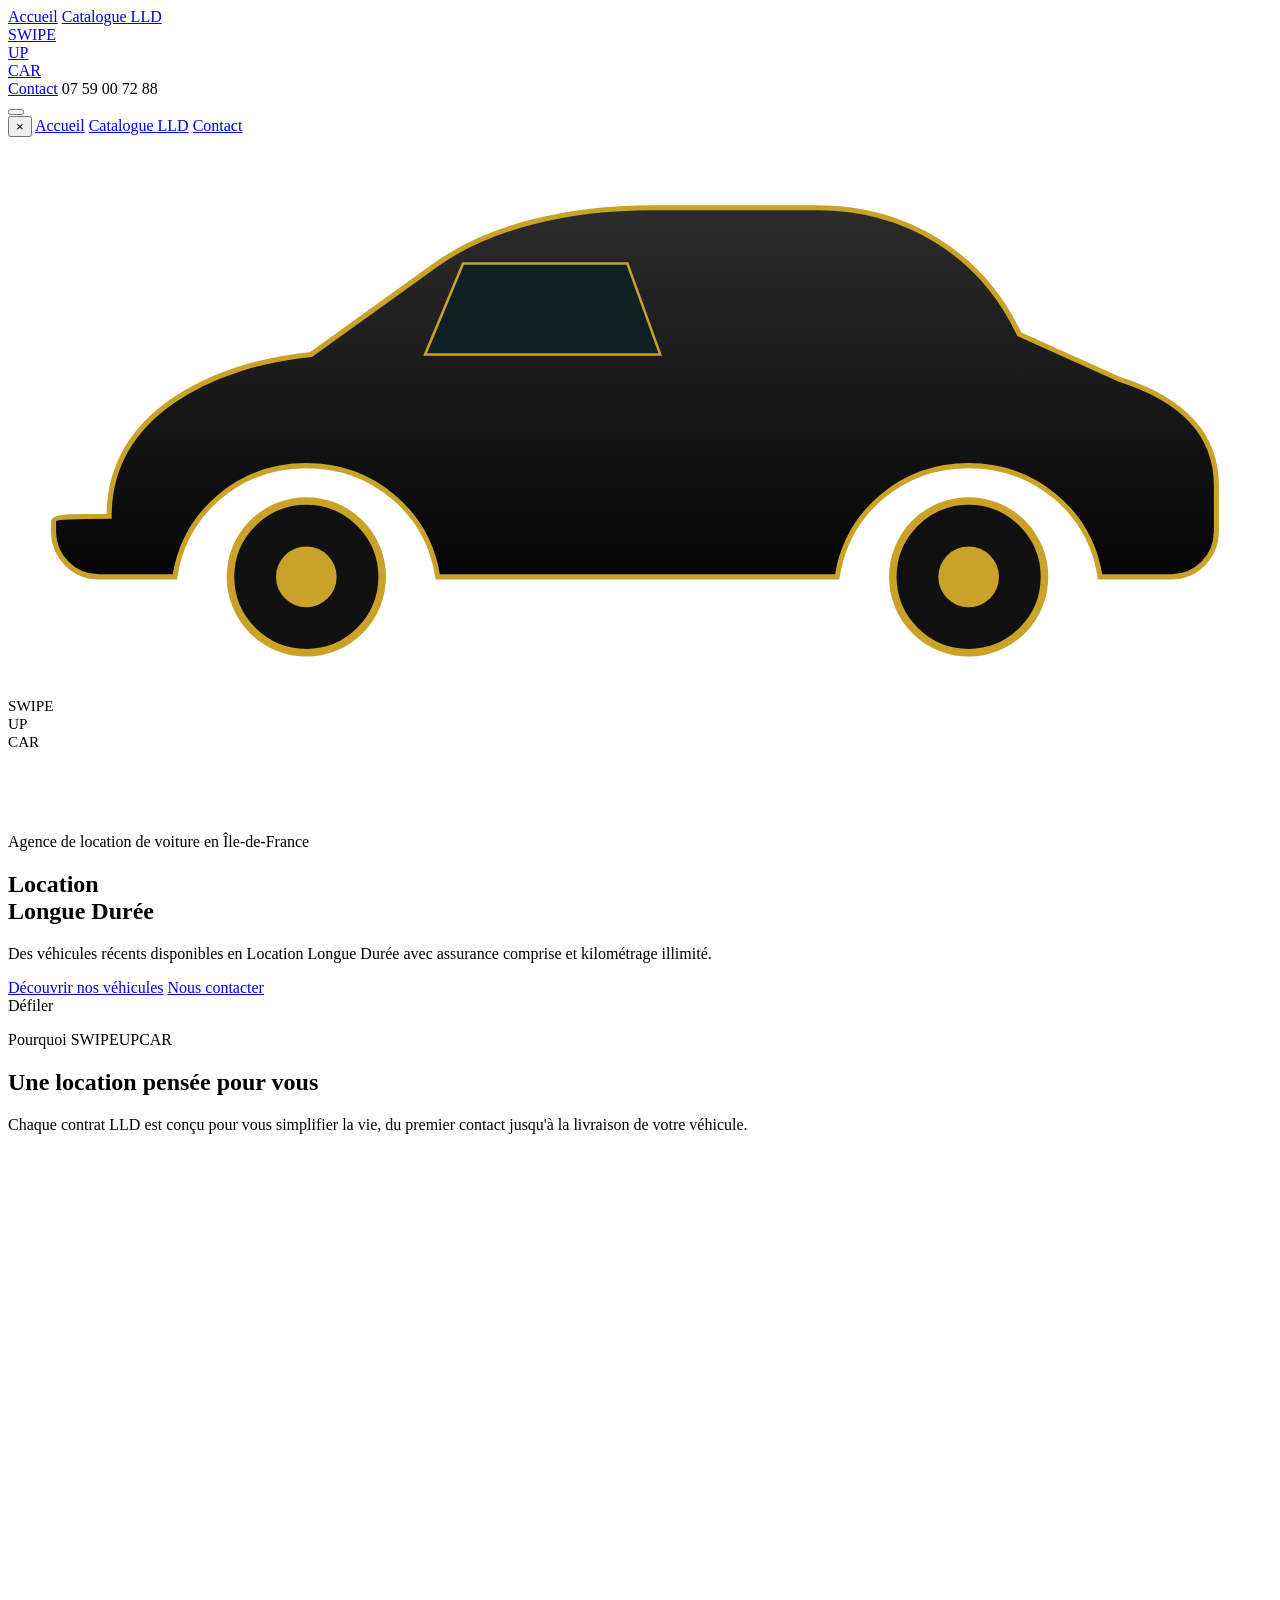
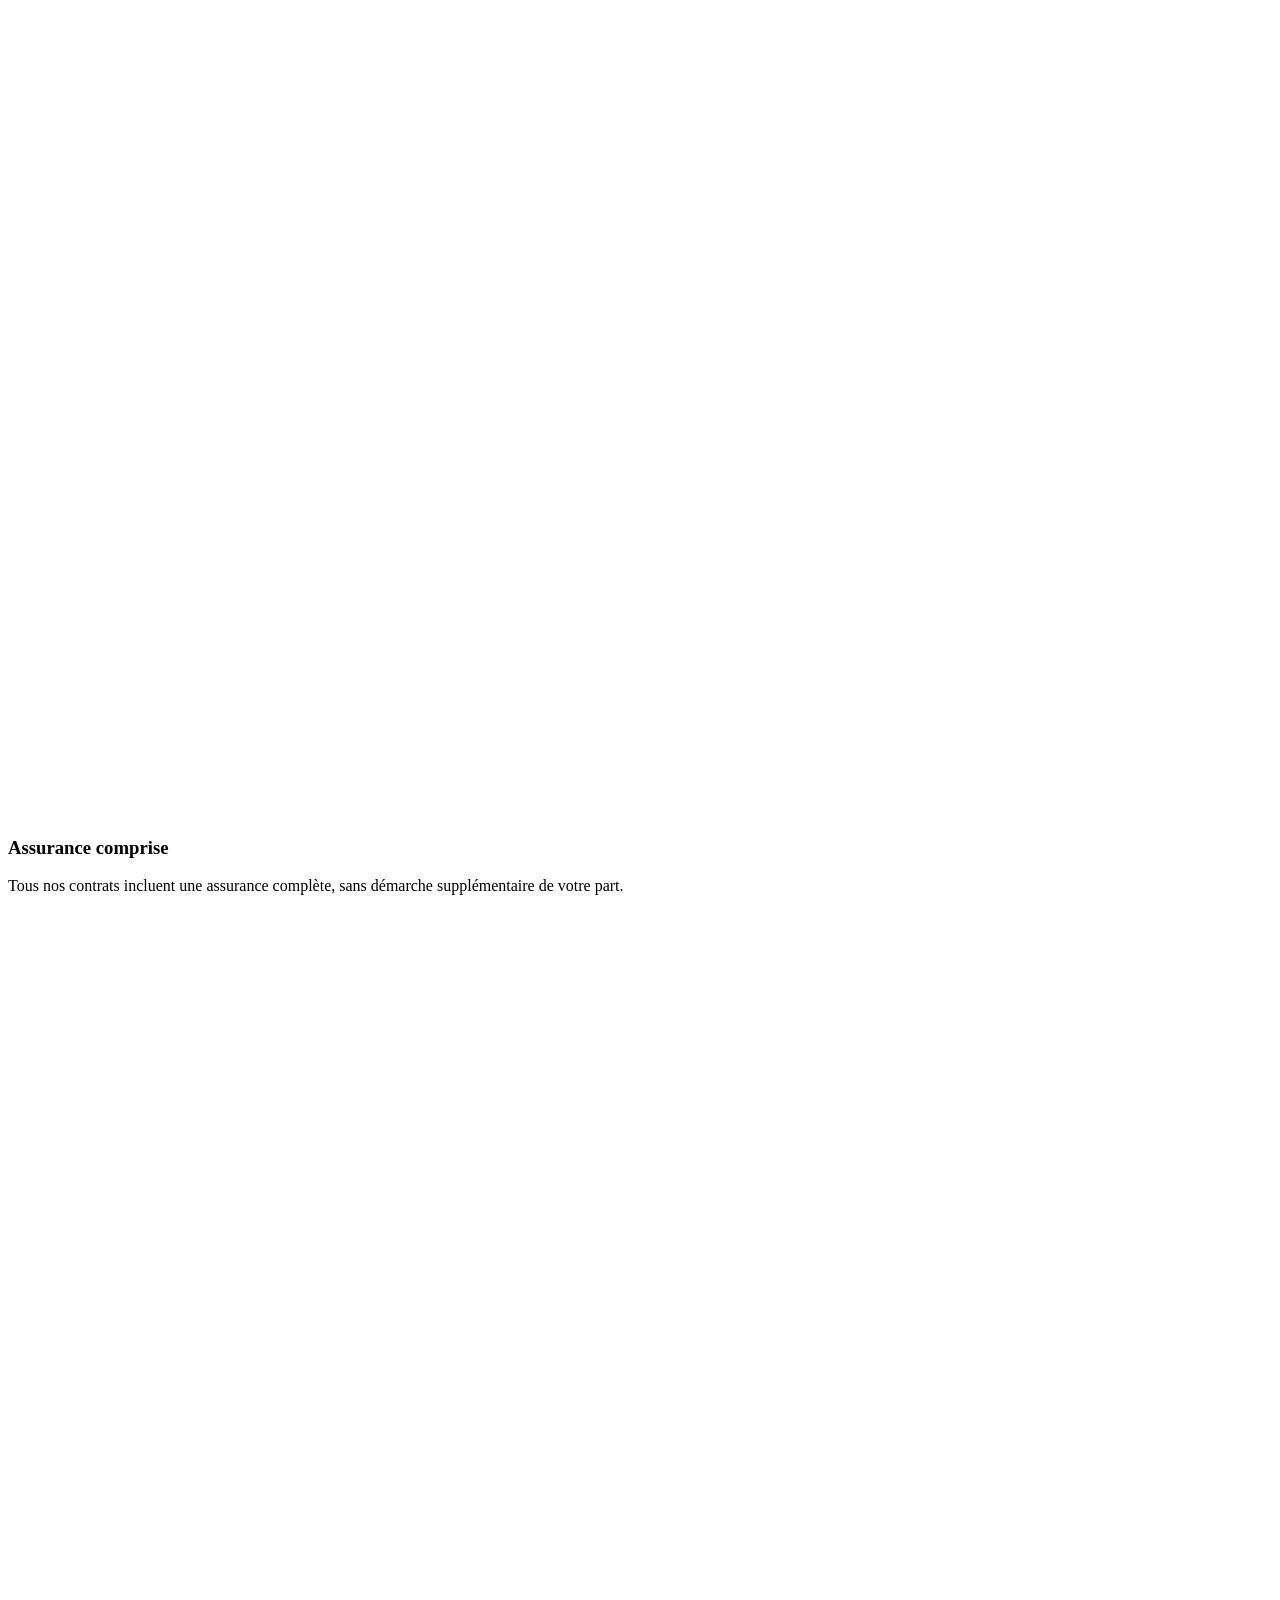
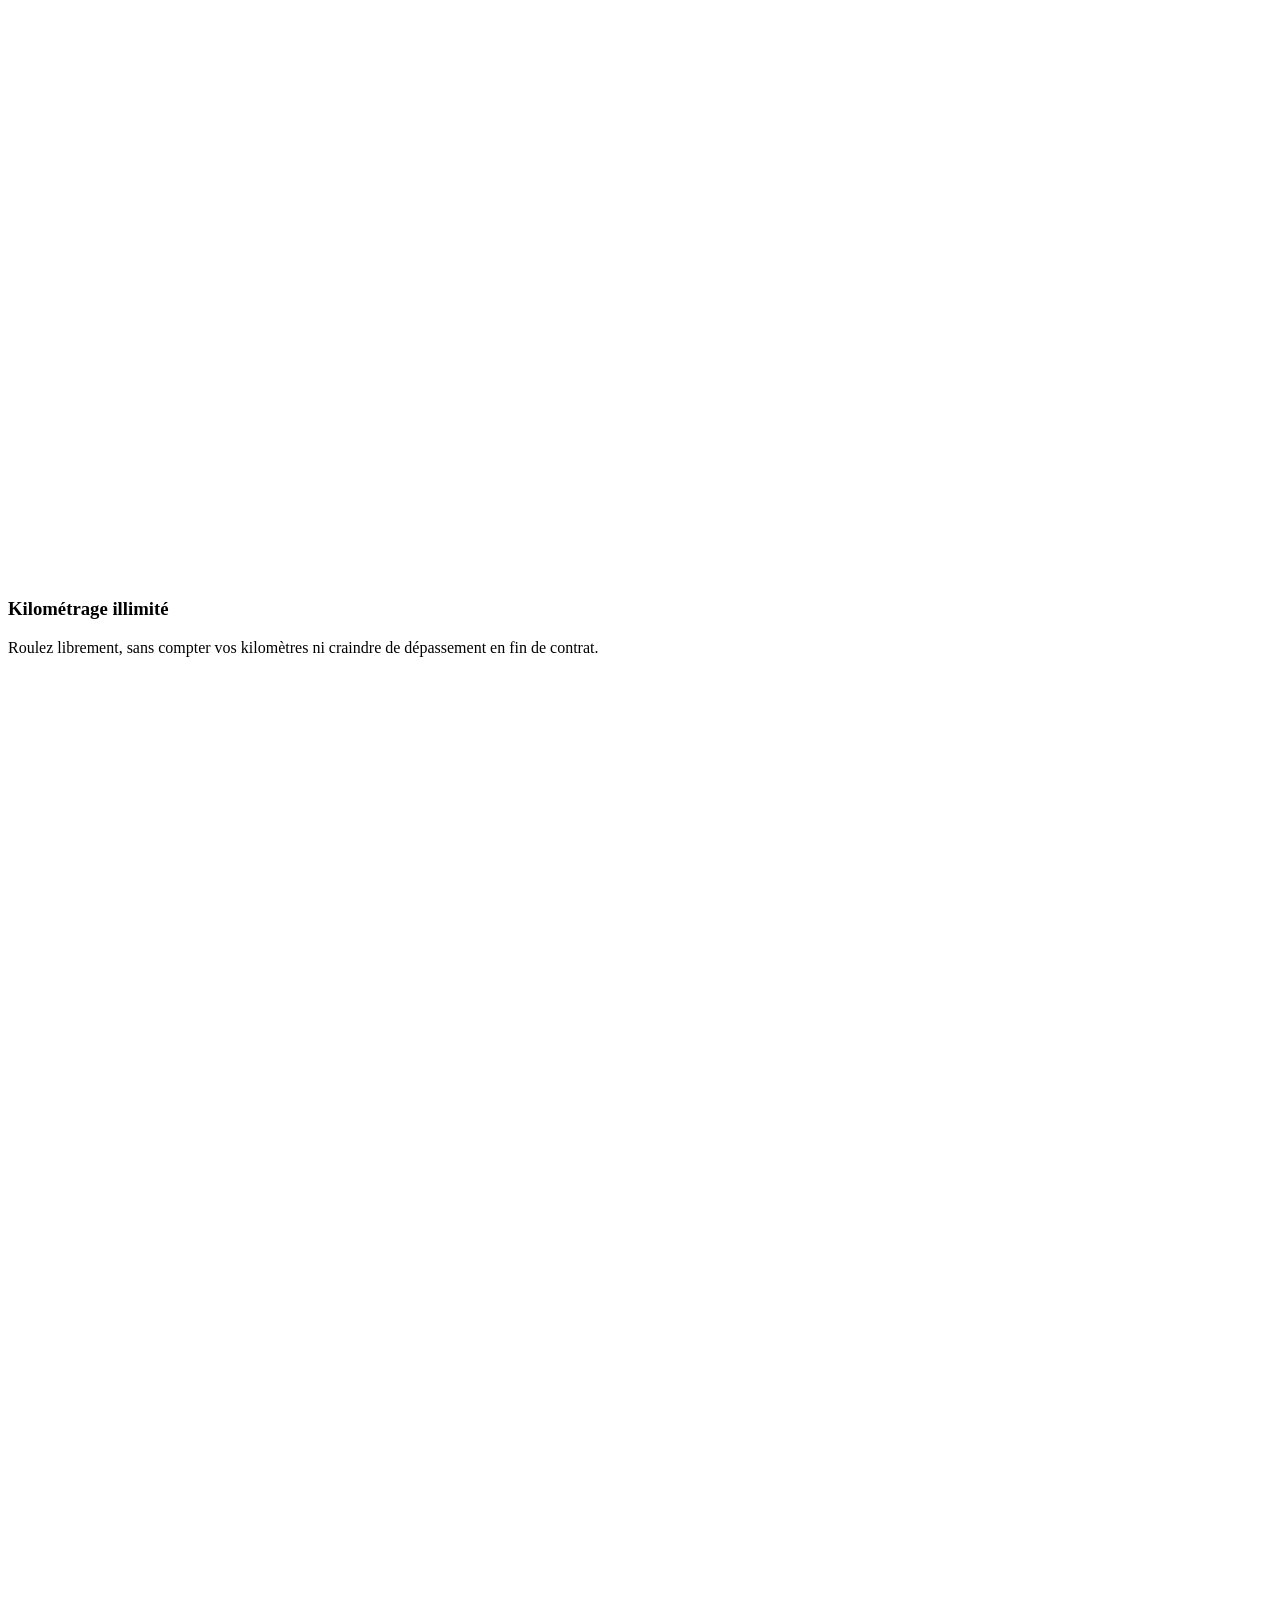
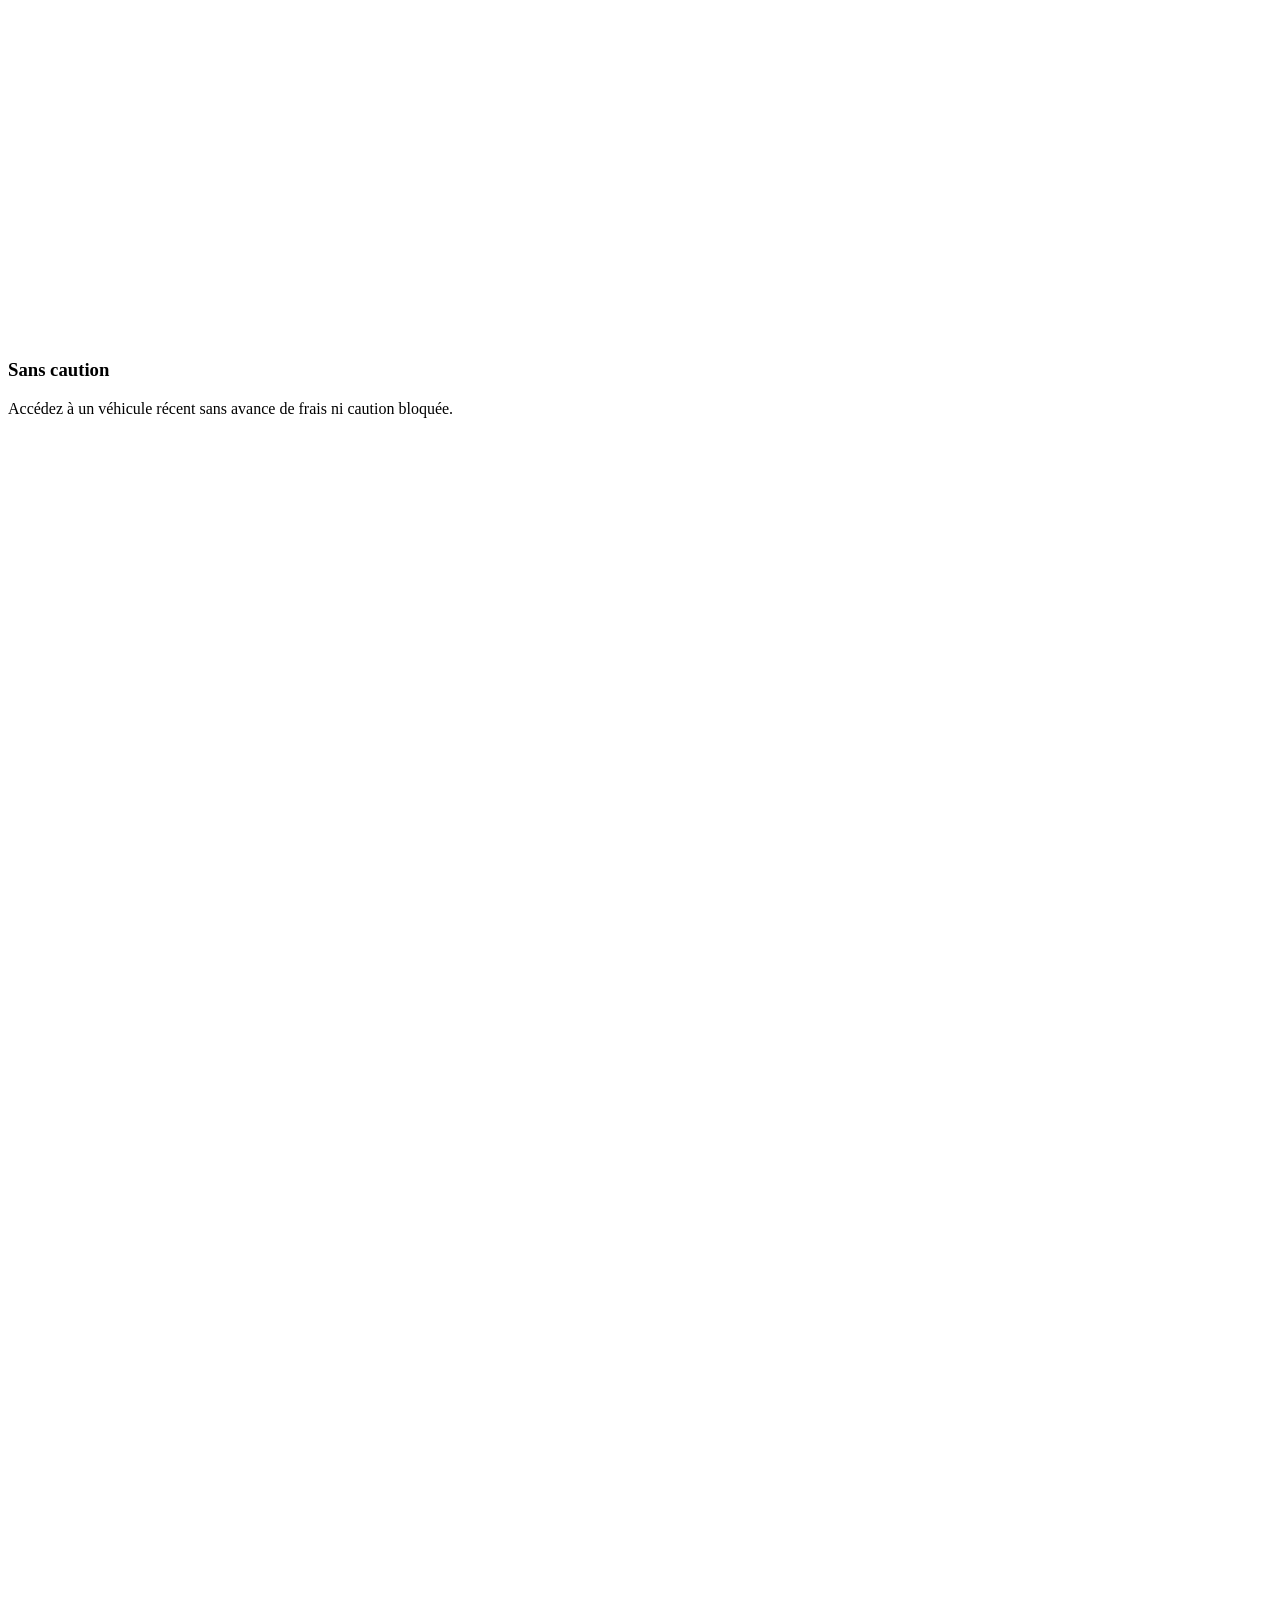
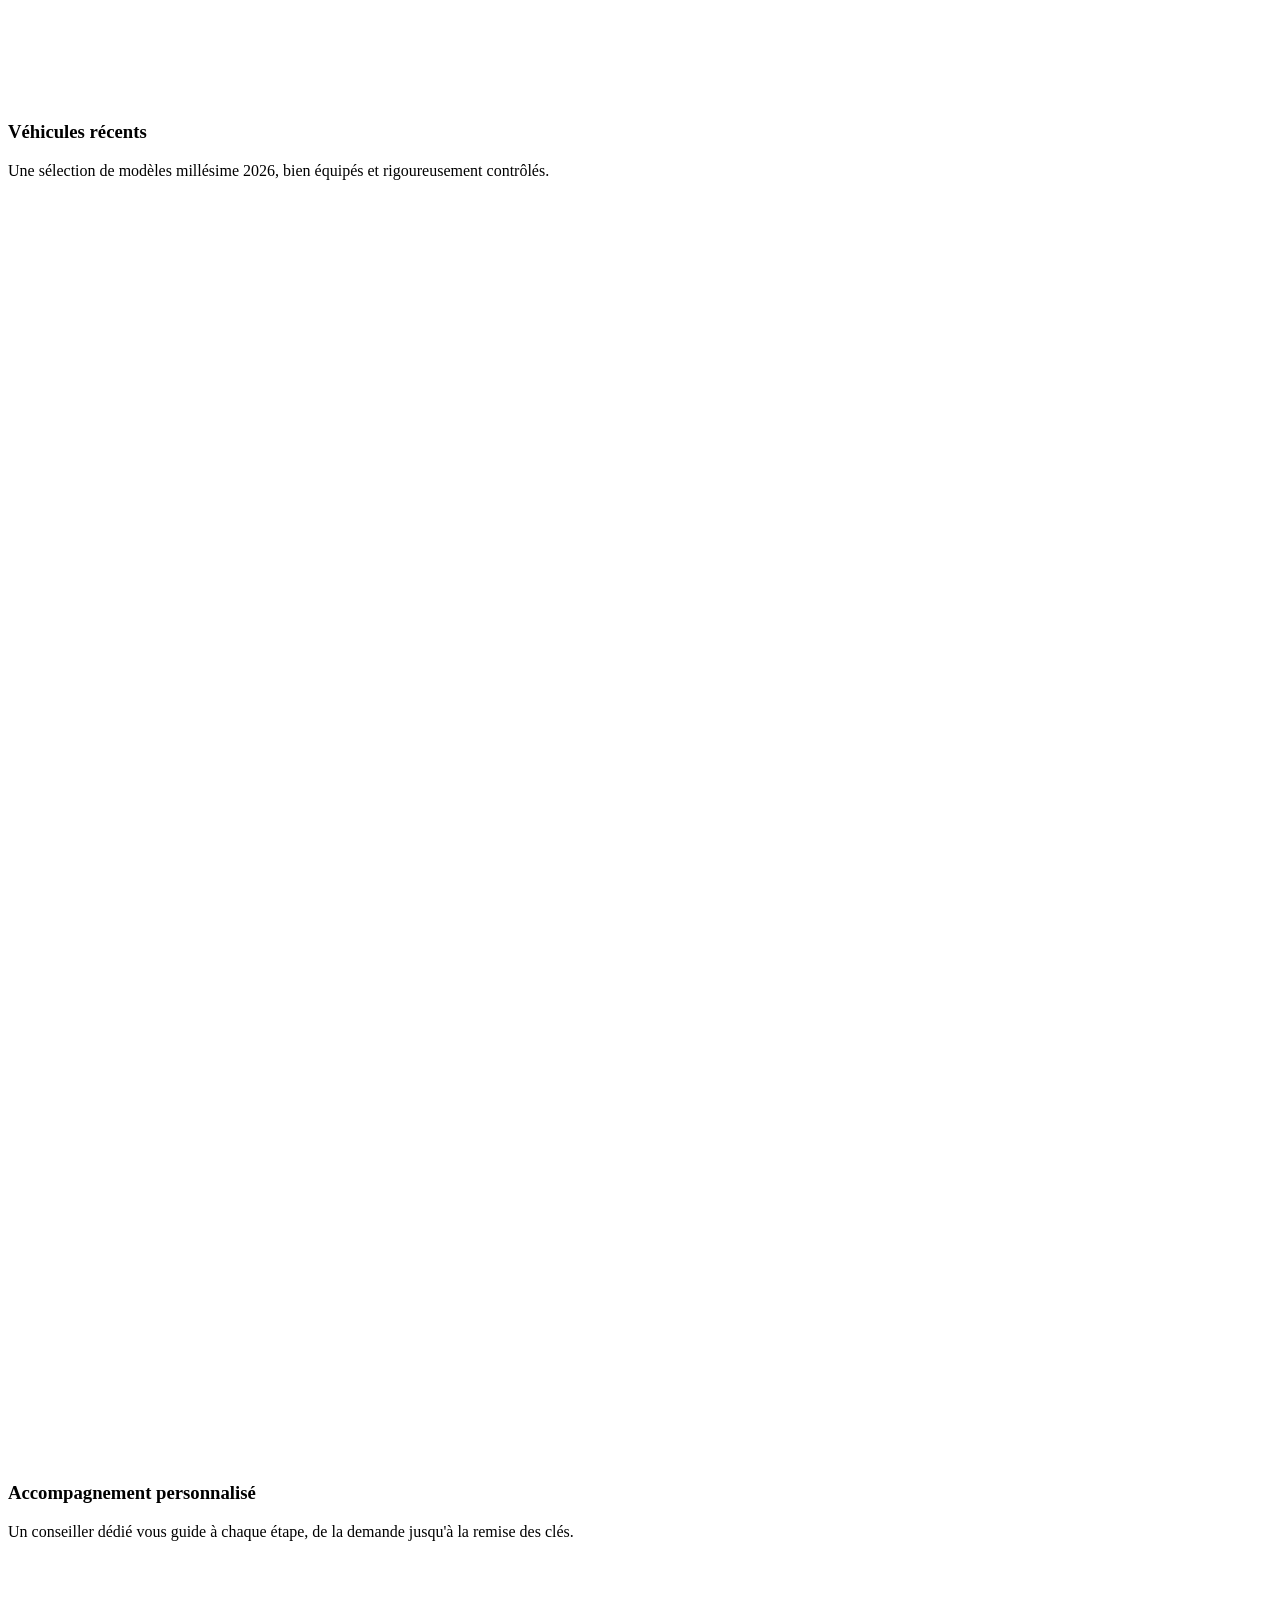
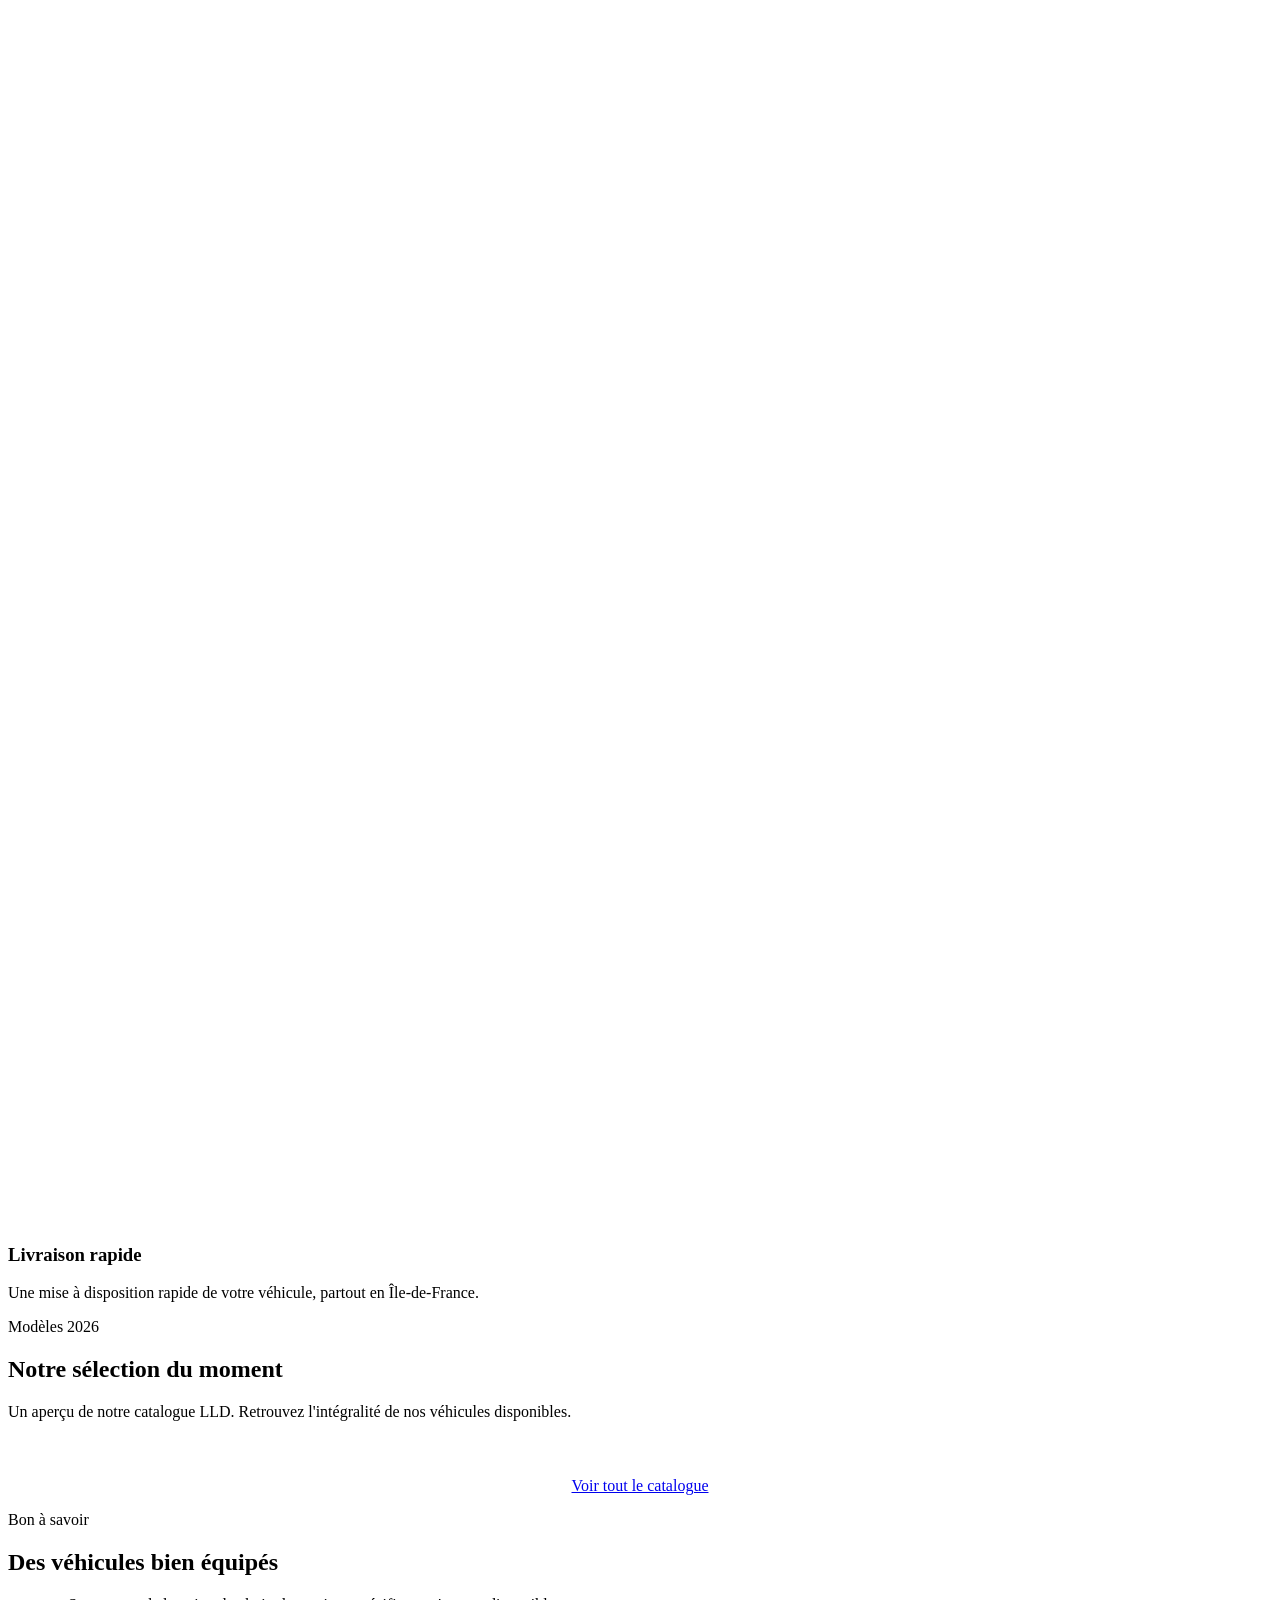
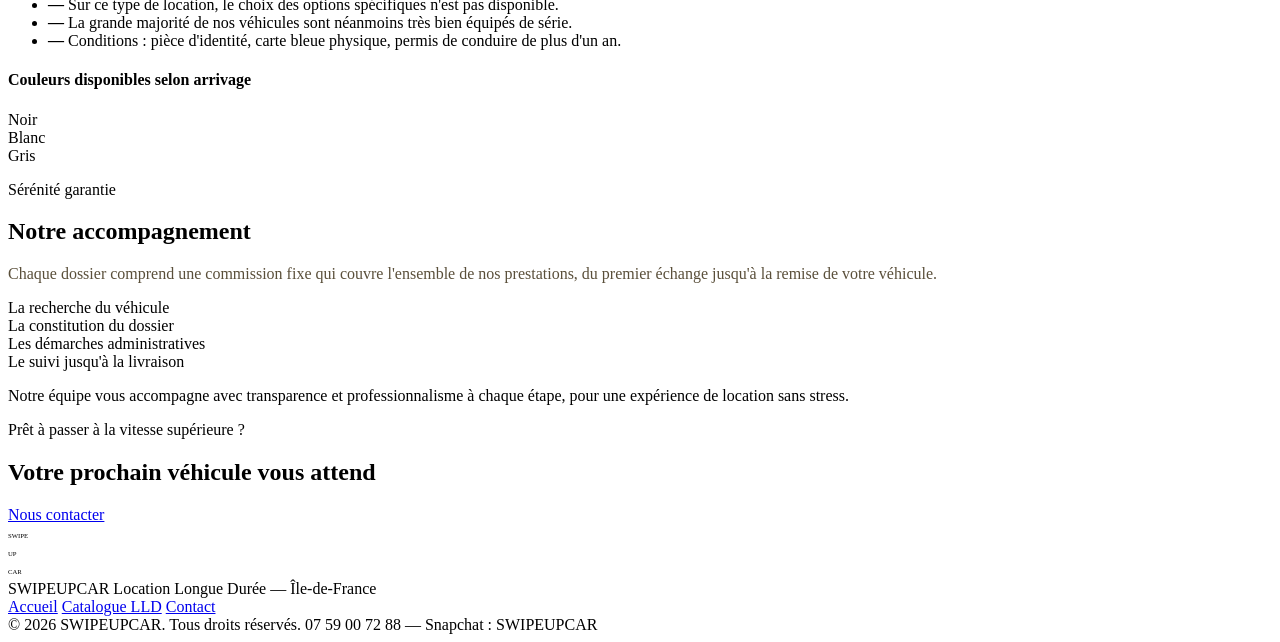
==== index.html @ 3b03ad45 "Site SWIPEUPCAR - Location Longue Duree premium" ====
<!DOCTYPE html>
<html lang="fr">
<head>
<meta charset="UTF-8">
<meta name="viewport" content="width=device-width, initial-scale=1.0">
<title>SWIPEUPCAR — Location Longue Durée (LLD) en Île-de-France | Audi, BMW, Mercedes, Volkswagen</title>
<meta name="description" content="SWIPEUPCAR, spécialiste de la Location Longue Durée pour particuliers en Île-de-France. Véhicules récents 2026, assurance comprise, kilométrage illimité, sans caution. Audi, BMW, Mercedes, Volkswagen.">
<meta name="keywords" content="Location voiture Île-de-France, Location Longue Durée, LLD particulier, voiture sans caution, location Audi, location BMW, location Mercedes, location Volkswagen, SWIPEUPCAR">
<meta name="robots" content="index, follow">
<link rel="canonical" href="https://www.swipeupcar.fr/">
<meta property="og:type" content="website">
<meta property="og:title" content="SWIPEUPCAR — Location Longue Durée premium en Île-de-France">
<meta property="og:description" content="Véhicules récents 2026 en LLD, assurance comprise, kilométrage illimité, sans caution.">
<meta property="og:locale" content="fr_FR">
<link rel="preconnect" href="https://fonts.googleapis.com">
<link rel="preconnect" href="https://fonts.gstatic.com" crossorigin>
<link href="https://fonts.googleapis.com/css2?family=Montserrat:wght@500;600;700;800&family=Cormorant+Garamond:ital,wght@0,400;0,600;1,500&display=swap" rel="stylesheet">
<link rel="stylesheet" href="assets/css/style.css">
<script type="application/ld+json">
{
  "@context": "https://schema.org",
  "@type": "AutomotiveBusiness",
  "name": "SWIPEUPCAR",
  "description": "Agence de Location Longue Durée (LLD) pour particuliers en Île-de-France. Véhicules récents, assurance comprise, kilométrage illimité, sans caution.",
  "areaServed": "Île-de-France",
  "telephone": "+33759007288",
  "url": "https://www.swipeupcar.fr/",
  "sameAs": ["https://www.snapchat.com/add/swipeupcar"]
}
</script>
</head>
<body>

<!-- ===================== HEADER ===================== -->
<header class="site-header">
  <div class="container">
    <div class="nav-side">
      <a href="index.html" class="nav-link active">Accueil</a>
      <a href="catalogue.html" class="nav-link">Catalogue LLD</a>
    </div>

    <a href="index.html" class="logo-badge" aria-label="SWIPEUPCAR - Accueil">
      <span class="logo-text">SWIPE<br>UP<br>CAR</span>
    </a>

    <div class="nav-side right">
      <a href="contact.html" class="nav-link">Contact</a>
      <span class="nav-phone">07 59 00 72 88</span>
    </div>

    <button class="burger" aria-label="Ouvrir le menu"><span></span><span></span><span></span></button>
  </div>
</header>

<!-- Mobile nav -->
<nav class="mobile-nav">
  <button class="close-nav" aria-label="Fermer le menu">&times;</button>
  <a href="index.html">Accueil</a>
  <a href="catalogue.html">Catalogue LLD</a>
  <a href="contact.html">Contact</a>
</nav>

<!-- ===================== HERO ===================== -->
<section class="hero">
  <svg class="hero-car-art" viewBox="0 0 500 220" xmlns="http://www.w3.org/2000/svg" aria-hidden="true">
    <defs>
      <linearGradient id="heroCarGrad" x1="0" y1="0" x2="0" y2="1">
        <stop offset="0%" stop-color="#2c2c2c"/>
        <stop offset="100%" stop-color="#050505"/>
      </linearGradient>
    </defs>
    <path d="M40 150 C40 110 80 90 120 86 L170 50 C190 36 220 28 255 28 L320 28 C355 28 385 46 400 78 L440 96 C465 104 478 118 478 138 L478 156 C478 166 470 174 460 174 L432 174 C428 148 406 130 380 130 C354 130 332 148 328 174 L170 174 C166 148 144 130 118 130 C92 130 70 148 66 174 L36 174 C26 174 18 166 18 156 L18 152 C18 150 28 150 40 150 Z" fill="url(#heroCarGrad)" stroke="#C9A227" stroke-width="2"/>
    <circle cx="118" cy="174" r="30" fill="#111" stroke="#C9A227" stroke-width="3"/>
    <circle cx="118" cy="174" r="12" fill="#C9A227"/>
    <circle cx="380" cy="174" r="30" fill="#111" stroke="#C9A227" stroke-width="3"/>
    <circle cx="380" cy="174" r="12" fill="#C9A227"/>
    <path d="M180 50 L245 50 L258 86 L165 86 Z" fill="#0f2022" stroke="#C9A227" stroke-width="1"/>
  </svg>

  <div class="container hero-content">
    <div class="logo-badge hero-logo" style="width:120px;height:120px;">
      <span class="logo-text" style="font-size:.95rem;">SWIPE<br>UP<br>CAR</span>
    </div>
    <p class="eyebrow reveal">Agence de location de voiture en Île-de-France</p>
    <h1 class="reveal reveal-delay-1">Location<br><span>Longue Durée</span></h1>
    <p class="lead reveal reveal-delay-2">Des véhicules récents disponibles en Location Longue Durée avec assurance comprise et kilométrage illimité.</p>
    <div class="hero-actions reveal reveal-delay-3">
      <a href="catalogue.html" class="btn btn-gold">Découvrir nos véhicules</a>
      <a href="contact.html" class="btn btn-outline">Nous contacter</a>
    </div>
  </div>

  <div class="hero-scroll"><span class="line"></span> Défiler</div>
</section>

<!-- ===================== AVANTAGES ===================== -->
<section class="avantages">
  <div class="container">
    <div class="section-head center reveal">
      <p class="eyebrow">Pourquoi SWIPEUPCAR</p>
      <h2 class="section-title">Une location pensée pour vous</h2>
      <p class="section-lead" style="margin-left:auto;margin-right:auto;">Chaque contrat LLD est conçu pour vous simplifier la vie, du premier contact jusqu'à la livraison de votre véhicule.</p>
    </div>

    <div class="avantages-grid">
      <div class="avantage-card reveal">
        <div class="avantage-icon"><svg viewBox="0 0 24 24" fill="none" stroke-width="1.6" stroke-linecap="round" stroke-linejoin="round"><path d="M12 2l8 4v6c0 5-3.5 8.5-8 10-4.5-1.5-8-5-8-10V6l8-4z"/></svg></div>
        <h3>Assurance comprise</h3>
        <p>Tous nos contrats incluent une assurance complète, sans démarche supplémentaire de votre part.</p>
      </div>
      <div class="avantage-card reveal reveal-delay-1">
        <div class="avantage-icon"><svg viewBox="0 0 24 24" fill="none" stroke-width="1.6" stroke-linecap="round" stroke-linejoin="round"><circle cx="12" cy="12" r="9"/><path d="M12 7v5l3 2"/></svg></div>
        <h3>Kilométrage illimité</h3>
        <p>Roulez librement, sans compter vos kilomètres ni craindre de dépassement en fin de contrat.</p>
      </div>
      <div class="avantage-card reveal reveal-delay-2">
        <div class="avantage-icon"><svg viewBox="0 0 24 24" fill="none" stroke-width="1.6" stroke-linecap="round" stroke-linejoin="round"><rect x="3" y="6" width="18" height="12" rx="2"/><path d="M3 10h18"/></svg></div>
        <h3>Sans caution</h3>
        <p>Accédez à un véhicule récent sans avance de frais ni caution bloquée.</p>
      </div>
      <div class="avantage-card reveal">
        <div class="avantage-icon"><svg viewBox="0 0 24 24" fill="none" stroke-width="1.6" stroke-linecap="round" stroke-linejoin="round"><path d="M3 13l2-5a2 2 0 012-1h10a2 2 0 012 1l2 5"/><rect x="3" y="13" width="18" height="6" rx="1.5"/><circle cx="7.5" cy="19" r="1.3"/><circle cx="16.5" cy="19" r="1.3"/></svg></div>
        <h3>Véhicules récents</h3>
        <p>Une sélection de modèles millésime 2026, bien équipés et rigoureusement contrôlés.</p>
      </div>
      <div class="avantage-card reveal reveal-delay-1">
        <div class="avantage-icon"><svg viewBox="0 0 24 24" fill="none" stroke-width="1.6" stroke-linecap="round" stroke-linejoin="round"><path d="M20 21v-2a4 4 0 00-4-4H8a4 4 0 00-4 4v2"/><circle cx="12" cy="7" r="4"/></svg></div>
        <h3>Accompagnement personnalisé</h3>
        <p>Un conseiller dédié vous guide à chaque étape, de la demande jusqu'à la remise des clés.</p>
      </div>
      <div class="avantage-card reveal reveal-delay-2">
        <div class="avantage-icon"><svg viewBox="0 0 24 24" fill="none" stroke-width="1.6" stroke-linecap="round" stroke-linejoin="round"><path d="M3 3l18 18M13 3h8v8M21 3L11 13"/></svg></div>
        <h3>Livraison rapide</h3>
        <p>Une mise à disposition rapide de votre véhicule, partout en Île-de-France.</p>
      </div>
    </div>
  </div>
</section>

<!-- ===================== CATALOGUE (aperçu) ===================== -->
<section class="catalogue">
  <div class="container">
    <div class="section-head center reveal">
      <p class="eyebrow">Modèles 2026</p>
      <h2 class="section-title">Notre sélection du moment</h2>
      <p class="section-lead" style="margin-left:auto;margin-right:auto;">Un aperçu de notre catalogue LLD. Retrouvez l'intégralité de nos véhicules disponibles.</p>
    </div>
    <div class="catalogue-grid" id="featured-grid"></div>
    <div style="text-align:center;margin-top:56px;" class="reveal">
      <a href="catalogue.html" class="btn btn-dark">Voir tout le catalogue</a>
    </div>
  </div>
</section>

<!-- ===================== INFOS ===================== -->
<section class="infos">
  <div class="container">
    <div class="infos-grid">
      <div class="reveal">
        <p class="eyebrow">Bon à savoir</p>
        <h2 class="section-title on-dark">Des véhicules bien équipés</h2>
        <ul class="infos-list">
          <li><b>—</b>&nbsp;Sur ce type de location, le choix des options spécifiques n'est pas disponible.</li>
          <li><b>—</b>&nbsp;La grande majorité de nos véhicules sont néanmoins très bien équipés de série.</li>
          <li><b>—</b>&nbsp;Conditions : pièce d'identité, carte bleue physique, permis de conduire de plus d'un an.</li>
        </ul>
      </div>
      <div class="colors-box reveal reveal-delay-2">
        <h4>Couleurs disponibles selon arrivage</h4>
        <div class="colors-row">
          <div class="color-chip"><div class="color-dot" style="background:#0a0a0a;"></div><span>Noir</span></div>
          <div class="color-chip"><div class="color-dot" style="background:#f2f2f2;"></div><span>Blanc</span></div>
          <div class="color-chip"><div class="color-dot" style="background:#8a8f8f;"></div><span>Gris</span></div>
        </div>
      </div>
    </div>
  </div>
</section>

<!-- ===================== ACCOMPAGNEMENT ===================== -->
<section class="accompagnement">
  <div class="container">
    <div class="section-head center reveal">
      <p class="eyebrow">Sérénité garantie</p>
      <h2 class="section-title">Notre accompagnement</h2>
      <p class="section-lead" style="margin-left:auto;margin-right:auto;color:#5a4f3a;">Chaque dossier comprend une commission fixe qui couvre l'ensemble de nos prestations, du premier échange jusqu'à la remise de votre véhicule.</p>
    </div>
    <div class="accompagnement-points">
      <div class="acc-point reveal">La recherche du véhicule</div>
      <div class="acc-point reveal reveal-delay-1">La constitution du dossier</div>
      <div class="acc-point reveal reveal-delay-2">Les démarches administratives</div>
      <div class="acc-point reveal reveal-delay-3">Le suivi jusqu'à la livraison</div>
    </div>
    <p class="acc-note reveal">Notre équipe vous accompagne avec transparence et professionnalisme à chaque étape, pour une expérience de location sans stress.</p>
  </div>
</section>

<!-- ===================== CTA ===================== -->
<section class="cta-band">
  <div class="container reveal">
    <p class="eyebrow">Prêt à passer à la vitesse supérieure ?</p>
    <h2 class="section-title on-dark">Votre prochain véhicule vous attend</h2>
    <a href="contact.html" class="btn btn-gold btn-lg">Nous contacter</a>
  </div>
</section>

<!-- ===================== FOOTER ===================== -->
<footer class="site-footer">
  <div class="container footer-inner">
    <div class="footer-top">
      <div class="footer-brand">
        <div class="logo-badge" style="width:56px;height:56px;">
          <span class="logo-text" style="font-size:.42rem;">SWIPE<br>UP<br>CAR</span>
        </div>
        <div>
          <span class="brand-name">SWIPEUPCAR</span>
          <span class="brand-tag">Location Longue Durée — Île-de-France</span>
        </div>
      </div>
      <nav class="footer-nav">
        <a href="index.html">Accueil</a>
        <a href="catalogue.html">Catalogue LLD</a>
        <a href="contact.html">Contact</a>
      </nav>
    </div>
    <div class="footer-bottom">
      <span>&copy; 2026 SWIPEUPCAR. Tous droits réservés.</span>
      <span>07 59 00 72 88 — Snapchat : SWIPEUPCAR</span>
    </div>
  </div>
</footer>

<script src="assets/js/cars-data.js"></script>
<script src="assets/js/main.js"></script>
</body>
</html>
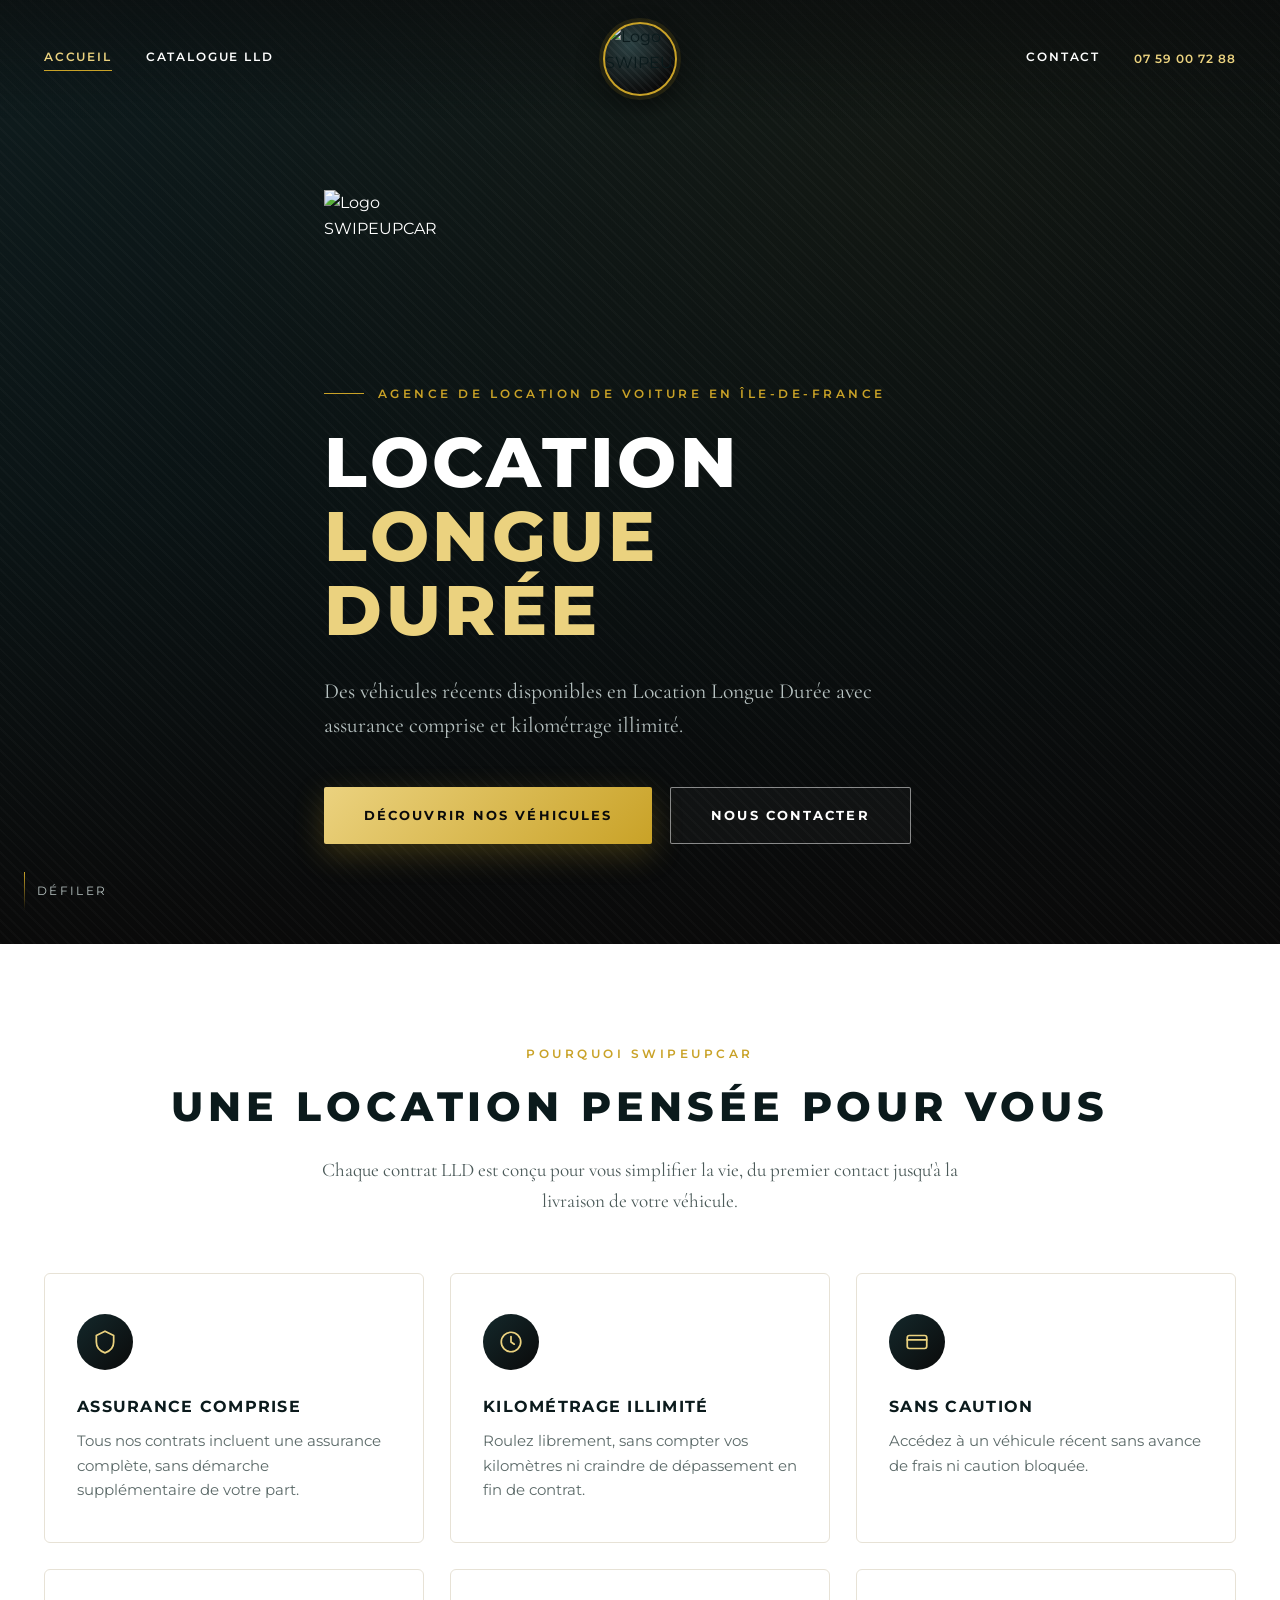
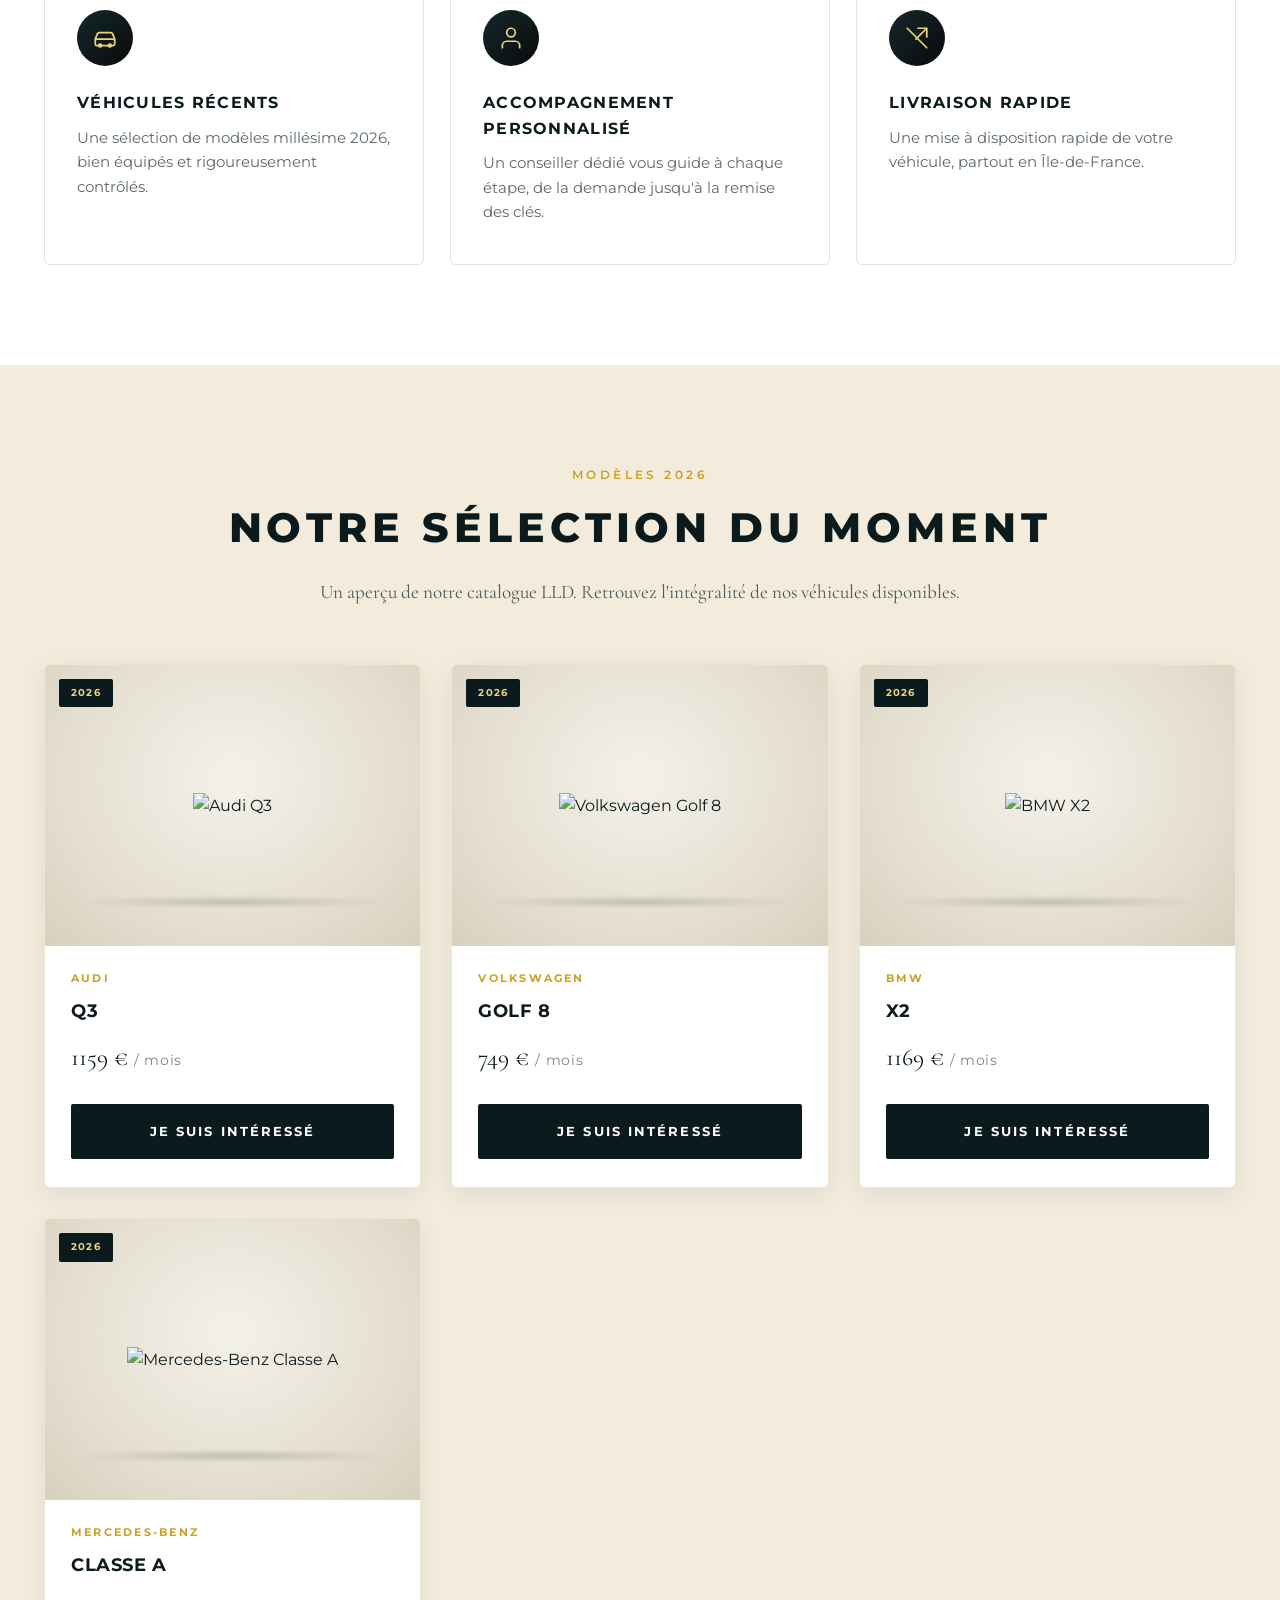
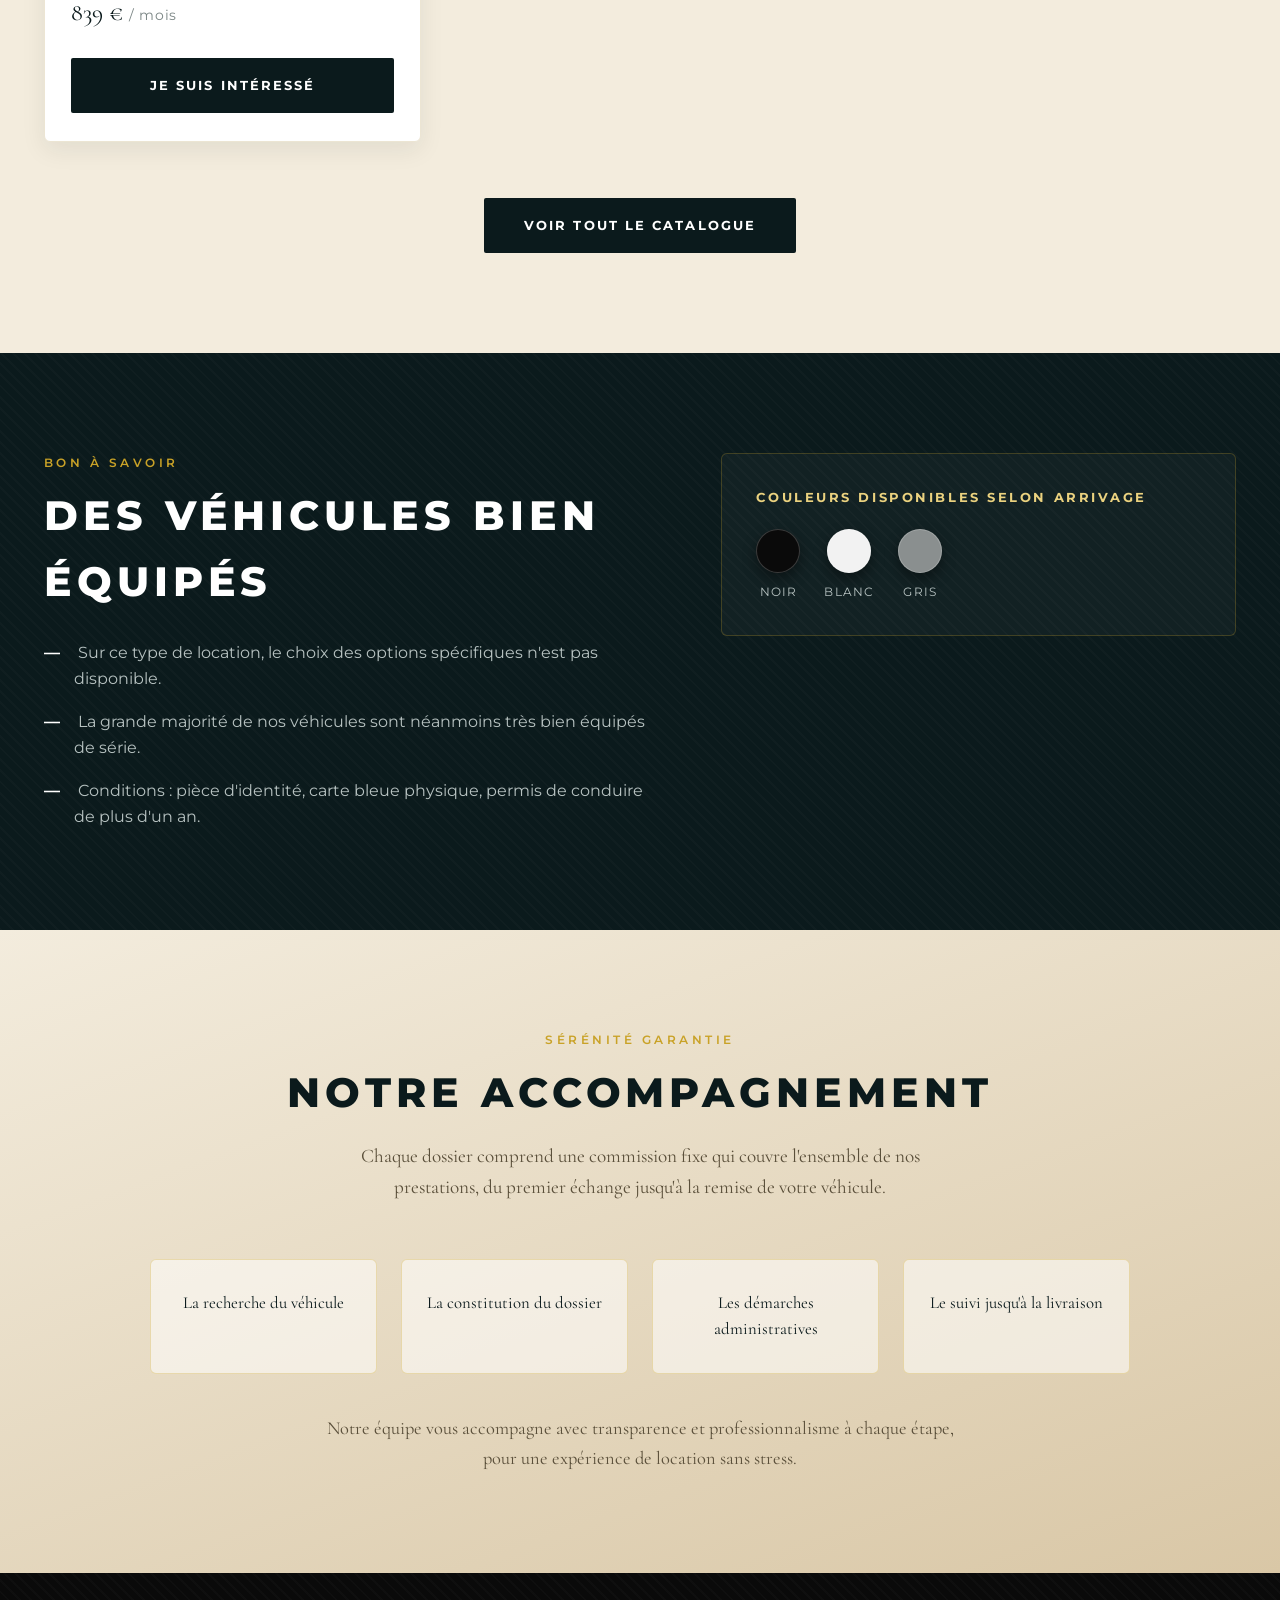
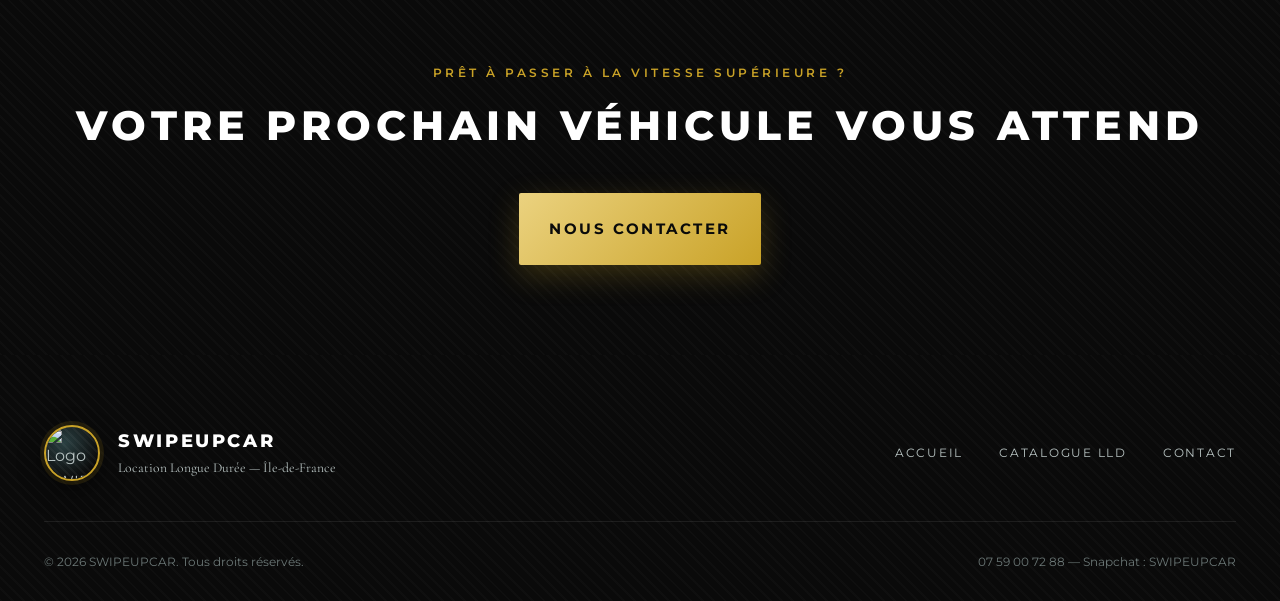
==== commit 242963e8: "Use uploaded logo image on homepage header hero and footer" ====
--- a/index.html
+++ b/index.html
@@ -30,8 +30,6 @@
 </script>
 </head>
 <body>
-
-<!-- ===================== HEADER ===================== -->
 <header class="site-header">
   <div class="container">
     <div class="nav-side">
@@ -40,7 +38,7 @@
     </div>
 
     <a href="index.html" class="logo-badge" aria-label="SWIPEUPCAR - Accueil">
-      <span class="logo-text">SWIPE<br>UP<br>CAR</span>
+      <img src="logo.png" alt="Logo SWIPEUPCAR" style="width:100%;height:100%;object-fit:cover;border-radius:50%;">
     </a>
 
     <div class="nav-side right">
@@ -52,7 +50,6 @@
   </div>
 </header>
 
-<!-- Mobile nav -->
 <nav class="mobile-nav">
   <button class="close-nav" aria-label="Fermer le menu">&times;</button>
   <a href="index.html">Accueil</a>
@@ -60,26 +57,10 @@
   <a href="contact.html">Contact</a>
 </nav>
 
-<!-- ===================== HERO ===================== -->
 <section class="hero">
-  <svg class="hero-car-art" viewBox="0 0 500 220" xmlns="http://www.w3.org/2000/svg" aria-hidden="true">
-    <defs>
-      <linearGradient id="heroCarGrad" x1="0" y1="0" x2="0" y2="1">
-        <stop offset="0%" stop-color="#2c2c2c"/>
-        <stop offset="100%" stop-color="#050505"/>
-      </linearGradient>
-    </defs>
-    <path d="M40 150 C40 110 80 90 120 86 L170 50 C190 36 220 28 255 28 L320 28 C355 28 385 46 400 78 L440 96 C465 104 478 118 478 138 L478 156 C478 166 470 174 460 174 L432 174 C428 148 406 130 380 130 C354 130 332 148 328 174 L170 174 C166 148 144 130 118 130 C92 130 70 148 66 174 L36 174 C26 174 18 166 18 156 L18 152 C18 150 28 150 40 150 Z" fill="url(#heroCarGrad)" stroke="#C9A227" stroke-width="2"/>
-    <circle cx="118" cy="174" r="30" fill="#111" stroke="#C9A227" stroke-width="3"/>
-    <circle cx="118" cy="174" r="12" fill="#C9A227"/>
-    <circle cx="380" cy="174" r="30" fill="#111" stroke="#C9A227" stroke-width="3"/>
-    <circle cx="380" cy="174" r="12" fill="#C9A227"/>
-    <path d="M180 50 L245 50 L258 86 L165 86 Z" fill="#0f2022" stroke="#C9A227" stroke-width="1"/>
-  </svg>
-
   <div class="container hero-content">
-    <div class="logo-badge hero-logo" style="width:120px;height:120px;">
-      <span class="logo-text" style="font-size:.95rem;">SWIPE<br>UP<br>CAR</span>
+    <div class="hero-logo" style="width:160px;height:160px;margin-bottom:34px;">
+      <img src="logo.png" alt="Logo SWIPEUPCAR" style="width:100%;height:100%;object-fit:contain;display:block;">
     </div>
     <p class="eyebrow reveal">Agence de location de voiture en Île-de-France</p>
     <h1 class="reveal reveal-delay-1">Location<br><span>Longue Durée</span></h1>
@@ -93,7 +74,6 @@
   <div class="hero-scroll"><span class="line"></span> Défiler</div>
 </section>
 
-<!-- ===================== AVANTAGES ===================== -->
 <section class="avantages">
   <div class="container">
     <div class="section-head center reveal">
@@ -103,41 +83,16 @@
     </div>
 
     <div class="avantages-grid">
-      <div class="avantage-card reveal">
-        <div class="avantage-icon"><svg viewBox="0 0 24 24" fill="none" stroke-width="1.6" stroke-linecap="round" stroke-linejoin="round"><path d="M12 2l8 4v6c0 5-3.5 8.5-8 10-4.5-1.5-8-5-8-10V6l8-4z"/></svg></div>
-        <h3>Assurance comprise</h3>
-        <p>Tous nos contrats incluent une assurance complète, sans démarche supplémentaire de votre part.</p>
-      </div>
-      <div class="avantage-card reveal reveal-delay-1">
-        <div class="avantage-icon"><svg viewBox="0 0 24 24" fill="none" stroke-width="1.6" stroke-linecap="round" stroke-linejoin="round"><circle cx="12" cy="12" r="9"/><path d="M12 7v5l3 2"/></svg></div>
-        <h3>Kilométrage illimité</h3>
-        <p>Roulez librement, sans compter vos kilomètres ni craindre de dépassement en fin de contrat.</p>
-      </div>
-      <div class="avantage-card reveal reveal-delay-2">
-        <div class="avantage-icon"><svg viewBox="0 0 24 24" fill="none" stroke-width="1.6" stroke-linecap="round" stroke-linejoin="round"><rect x="3" y="6" width="18" height="12" rx="2"/><path d="M3 10h18"/></svg></div>
-        <h3>Sans caution</h3>
-        <p>Accédez à un véhicule récent sans avance de frais ni caution bloquée.</p>
-      </div>
-      <div class="avantage-card reveal">
-        <div class="avantage-icon"><svg viewBox="0 0 24 24" fill="none" stroke-width="1.6" stroke-linecap="round" stroke-linejoin="round"><path d="M3 13l2-5a2 2 0 012-1h10a2 2 0 012 1l2 5"/><rect x="3" y="13" width="18" height="6" rx="1.5"/><circle cx="7.5" cy="19" r="1.3"/><circle cx="16.5" cy="19" r="1.3"/></svg></div>
-        <h3>Véhicules récents</h3>
-        <p>Une sélection de modèles millésime 2026, bien équipés et rigoureusement contrôlés.</p>
-      </div>
-      <div class="avantage-card reveal reveal-delay-1">
-        <div class="avantage-icon"><svg viewBox="0 0 24 24" fill="none" stroke-width="1.6" stroke-linecap="round" stroke-linejoin="round"><path d="M20 21v-2a4 4 0 00-4-4H8a4 4 0 00-4 4v2"/><circle cx="12" cy="7" r="4"/></svg></div>
-        <h3>Accompagnement personnalisé</h3>
-        <p>Un conseiller dédié vous guide à chaque étape, de la demande jusqu'à la remise des clés.</p>
-      </div>
-      <div class="avantage-card reveal reveal-delay-2">
-        <div class="avantage-icon"><svg viewBox="0 0 24 24" fill="none" stroke-width="1.6" stroke-linecap="round" stroke-linejoin="round"><path d="M3 3l18 18M13 3h8v8M21 3L11 13"/></svg></div>
-        <h3>Livraison rapide</h3>
-        <p>Une mise à disposition rapide de votre véhicule, partout en Île-de-France.</p>
-      </div>
+      <div class="avantage-card reveal"><div class="avantage-icon"><svg viewBox="0 0 24 24" fill="none" stroke-width="1.6" stroke-linecap="round" stroke-linejoin="round"><path d="M12 2l8 4v6c0 5-3.5 8.5-8 10-4.5-1.5-8-5-8-10V6l8-4z"/></svg></div><h3>Assurance comprise</h3><p>Tous nos contrats incluent une assurance complète, sans démarche supplémentaire de votre part.</p></div>
+      <div class="avantage-card reveal reveal-delay-1"><div class="avantage-icon"><svg viewBox="0 0 24 24" fill="none" stroke-width="1.6" stroke-linecap="round" stroke-linejoin="round"><circle cx="12" cy="12" r="9"/><path d="M12 7v5l3 2"/></svg></div><h3>Kilométrage illimité</h3><p>Roulez librement, sans compter vos kilomètres ni craindre de dépassement en fin de contrat.</p></div>
+      <div class="avantage-card reveal reveal-delay-2"><div class="avantage-icon"><svg viewBox="0 0 24 24" fill="none" stroke-width="1.6" stroke-linecap="round" stroke-linejoin="round"><rect x="3" y="6" width="18" height="12" rx="2"/><path d="M3 10h18"/></svg></div><h3>Sans caution</h3><p>Accédez à un véhicule récent sans avance de frais ni caution bloquée.</p></div>
+      <div class="avantage-card reveal"><div class="avantage-icon"><svg viewBox="0 0 24 24" fill="none" stroke-width="1.6" stroke-linecap="round" stroke-linejoin="round"><path d="M3 13l2-5a2 2 0 012-1h10a2 2 0 012 1l2 5"/><rect x="3" y="13" width="18" height="6" rx="1.5"/><circle cx="7.5" cy="19" r="1.3"/><circle cx="16.5" cy="19" r="1.3"/></svg></div><h3>Véhicules récents</h3><p>Une sélection de modèles millésime 2026, bien équipés et rigoureusement contrôlés.</p></div>
+      <div class="avantage-card reveal reveal-delay-1"><div class="avantage-icon"><svg viewBox="0 0 24 24" fill="none" stroke-width="1.6" stroke-linecap="round" stroke-linejoin="round"><path d="M20 21v-2a4 4 0 00-4-4H8a4 4 0 00-4 4v2"/><circle cx="12" cy="7" r="4"/></svg></div><h3>Accompagnement personnalisé</h3><p>Un conseiller dédié vous guide à chaque étape, de la demande jusqu'à la remise des clés.</p></div>
+      <div class="avantage-card reveal reveal-delay-2"><div class="avantage-icon"><svg viewBox="0 0 24 24" fill="none" stroke-width="1.6" stroke-linecap="round" stroke-linejoin="round"><path d="M3 3l18 18M13 3h8v8M21 3L11 13"/></svg></div><h3>Livraison rapide</h3><p>Une mise à disposition rapide de votre véhicule, partout en Île-de-France.</p></div>
     </div>
   </div>
 </section>
 
-<!-- ===================== CATALOGUE (aperçu) ===================== -->
 <section class="catalogue">
   <div class="container">
     <div class="section-head center reveal">
@@ -152,7 +107,6 @@
   </div>
 </section>
 
-<!-- ===================== INFOS ===================== -->
 <section class="infos">
   <div class="container">
     <div class="infos-grid">
@@ -177,7 +131,6 @@
   </div>
 </section>
 
-<!-- ===================== ACCOMPAGNEMENT ===================== -->
 <section class="accompagnement">
   <div class="container">
     <div class="section-head center reveal">
@@ -195,7 +148,6 @@
   </div>
 </section>
 
-<!-- ===================== CTA ===================== -->
 <section class="cta-band">
   <div class="container reveal">
     <p class="eyebrow">Prêt à passer à la vitesse supérieure ?</p>
@@ -204,13 +156,12 @@
   </div>
 </section>
 
-<!-- ===================== FOOTER ===================== -->
 <footer class="site-footer">
   <div class="container footer-inner">
     <div class="footer-top">
       <div class="footer-brand">
-        <div class="logo-badge" style="width:56px;height:56px;">
-          <span class="logo-text" style="font-size:.42rem;">SWIPE<br>UP<br>CAR</span>
+        <div class="logo-badge" style="width:56px;height:56px;overflow:hidden;">
+          <img src="logo.png" alt="Logo SWIPEUPCAR" style="width:100%;height:100%;object-fit:cover;border-radius:50%;">
         </div>
         <div>
           <span class="brand-name">SWIPEUPCAR</span>
--- a/assets/css/style.css
+++ b/assets/css/style.css
@@ -0,0 +1,566 @@
+/* =========================================================
+   SWIPEUPCAR — Feuille de style principale
+   Location Longue Durée premium — charte : anthracite, champagne, or, carbone, blanc
+   ========================================================= */
+
+:root{
+  --c-dark:#14282B;
+  --c-dark-2:#0B1A1C;
+  --c-black:#0A0A0A;
+  --c-gold:#C9A227;
+  --c-gold-light:#EBD27F;
+  --c-beige:#D9C7A6;
+  --c-beige-light:#F3ECDD;
+  --c-white:#FFFFFF;
+  --c-grey:#B7C2C1;
+  --font-head:'Montserrat',sans-serif;
+  --font-serif:'Cormorant Garamond',serif;
+  --ease:.5s cubic-bezier(.25,.8,.25,1);
+  --radius:6px;
+  --shadow-soft:0 20px 45px rgba(0,0,0,.35);
+  --shadow-gold:0 10px 30px rgba(201,162,39,.25);
+}
+
+*,*::before,*::after{box-sizing:border-box;margin:0;padding:0;}
+html{scroll-behavior:smooth;}
+body{
+  font-family:var(--font-head);
+  background:var(--c-white);
+  color:var(--c-dark-2);
+  line-height:1.6;
+  overflow-x:hidden;
+  -webkit-font-smoothing:antialiased;
+}
+img{max-width:100%;display:block;}
+a{text-decoration:none;color:inherit;}
+ul{list-style:none;}
+button{font-family:inherit;cursor:pointer;border:none;background:none;}
+
+.container{
+  width:100%;
+  max-width:1240px;
+  margin:0 auto;
+  padding:0 24px;
+}
+
+/* ---------- Textures ---------- */
+.carbon-bg{
+  background-color:var(--c-black);
+  background-image:
+    repeating-linear-gradient(45deg, rgba(255,255,255,.025) 0 2px, transparent 2px 6px),
+    repeating-linear-gradient(-45deg, rgba(255,255,255,.02) 0 2px, transparent 2px 6px),
+    linear-gradient(180deg, var(--c-dark) 0%, var(--c-black) 100%);
+}
+.carbon-line{
+  height:3px;
+  background:linear-gradient(90deg, transparent, var(--c-gold), transparent);
+}
+
+/* ---------- Typography helpers ---------- */
+.eyebrow{
+  font-family:var(--font-head);
+  font-size:.78rem;
+  letter-spacing:.28em;
+  text-transform:uppercase;
+  color:var(--c-gold);
+  font-weight:600;
+}
+.section-title{
+  font-family:var(--font-head);
+  font-weight:800;
+  text-transform:uppercase;
+  letter-spacing:.12em;
+  font-size:clamp(1.8rem,3.2vw,2.6rem);
+  color:var(--c-dark-2);
+  margin-top:10px;
+}
+.section-title.on-dark{color:var(--c-white);}
+.section-lead{
+  font-family:var(--font-serif);
+  font-size:1.2rem;
+  color:#4b5a59;
+  max-width:640px;
+  margin-top:16px;
+}
+.section-lead.on-dark{color:var(--c-grey);}
+.section-head{margin-bottom:56px;}
+.section-head.center{text-align:center;margin-left:auto;margin-right:auto;}
+.section-head.center .section-lead{margin-left:auto;margin-right:auto;}
+
+section{padding:100px 0;position:relative;}
+
+/* ---------- Buttons ---------- */
+.btn{
+  display:inline-flex;
+  align-items:center;
+  justify-content:center;
+  gap:10px;
+  padding:17px 40px;
+  font-size:.82rem;
+  font-weight:700;
+  letter-spacing:.16em;
+  text-transform:uppercase;
+  border-radius:2px;
+  transition:transform var(--ease), box-shadow var(--ease), background var(--ease), color var(--ease);
+  white-space:nowrap;
+}
+.btn-gold{
+  background:linear-gradient(135deg,var(--c-gold-light),var(--c-gold));
+  color:var(--c-black);
+  box-shadow:var(--shadow-gold);
+}
+.btn-gold:hover{transform:translateY(-3px);box-shadow:0 16px 36px rgba(201,162,39,.4);}
+.btn-outline{
+  border:1px solid rgba(255,255,255,.5);
+  color:var(--c-white);
+  background:rgba(255,255,255,.03);
+}
+.btn-outline:hover{background:var(--c-white);color:var(--c-black);transform:translateY(-3px);}
+.btn-dark{
+  background:var(--c-dark-2);
+  color:var(--c-white);
+}
+.btn-dark:hover{background:var(--c-black);transform:translateY(-3px);}
+.btn-block{width:100%;}
+.btn-lg{padding:24px 30px;font-size:.95rem;}
+
+/* ---------- Header ---------- */
+.site-header{
+  position:fixed;
+  top:0;left:0;right:0;
+  z-index:1000;
+  padding:22px 0;
+  transition:background var(--ease), padding var(--ease), box-shadow var(--ease);
+  background:linear-gradient(180deg, rgba(10,10,10,.55), transparent);
+}
+.site-header.scrolled{
+  background:rgba(10,18,19,.92);
+  backdrop-filter:blur(10px);
+  padding:12px 0;
+  box-shadow:0 8px 26px rgba(0,0,0,.35);
+  border-bottom:1px solid rgba(201,162,39,.18);
+}
+.site-header .container{
+  display:flex;
+  align-items:center;
+  justify-content:space-between;
+  gap:20px;
+}
+.nav-side{
+  flex:1;
+  display:flex;
+  gap:34px;
+  align-items:center;
+}
+.nav-side.right{justify-content:flex-end;}
+.nav-link{
+  font-size:.76rem;
+  font-weight:600;
+  letter-spacing:.15em;
+  text-transform:uppercase;
+  color:var(--c-white);
+  position:relative;
+  padding-bottom:4px;
+}
+.nav-link::after{
+  content:"";
+  position:absolute;left:0;bottom:0;
+  width:0;height:1px;
+  background:var(--c-gold);
+  transition:width var(--ease);
+}
+.nav-link:hover::after,.nav-link.active::after{width:100%;}
+.nav-link.active{color:var(--c-gold-light);}
+.nav-phone{
+  display:flex;align-items:center;gap:8px;
+  color:var(--c-gold-light);font-size:.78rem;letter-spacing:.08em;font-weight:600;
+}
+
+/* Logo badge */
+.logo-badge{
+  width:74px;height:74px;
+  border-radius:50%;
+  border:2px solid var(--c-gold);
+  background:
+    repeating-linear-gradient(45deg, rgba(255,255,255,.04) 0 2px, transparent 2px 6px),
+    radial-gradient(circle at 35% 30%, #2a3f41, var(--c-black) 75%);
+  display:flex;align-items:center;justify-content:center;
+  flex-direction:column;
+  box-shadow:0 0 0 4px rgba(201,162,39,.12), 0 10px 24px rgba(0,0,0,.5);
+  transition:transform var(--ease);
+  flex-shrink:0;
+}
+.logo-badge:hover{transform:scale(1.05) rotate(2deg);}
+.logo-badge .logo-text{
+  font-family:var(--font-head);
+  font-weight:800;
+  font-size:.62rem;
+  letter-spacing:.06em;
+  line-height:1.05;
+  text-align:center;
+  background:linear-gradient(180deg,var(--c-gold-light),var(--c-gold));
+  -webkit-background-clip:text;
+  background-clip:text;
+  color:transparent;
+}
+.logo-badge .logo-swoosh{width:34px;height:6px;margin-top:3px;opacity:.9;}
+
+.burger{
+  display:none;
+  width:26px;height:20px;
+  position:relative;
+  flex-direction:column;
+  justify-content:space-between;
+}
+.burger span{display:block;height:2px;width:100%;background:var(--c-white);transition:var(--ease);}
+
+/* Mobile nav panel */
+.mobile-nav{
+  position:fixed;inset:0;
+  background:var(--c-dark-2);
+  z-index:1100;
+  display:flex;flex-direction:column;
+  align-items:center;justify-content:center;
+  gap:30px;
+  transform:translateY(-100%);
+  transition:transform .5s cubic-bezier(.7,0,.3,1);
+}
+.mobile-nav.open{transform:translateY(0);}
+.mobile-nav a{
+  font-size:1.1rem;letter-spacing:.2em;text-transform:uppercase;color:var(--c-white);font-weight:700;
+}
+.mobile-nav .close-nav{position:absolute;top:26px;right:26px;color:var(--c-white);font-size:1.6rem;}
+
+/* ---------- Hero ---------- */
+.hero{
+  min-height:100vh;
+  display:flex;
+  align-items:center;
+  position:relative;
+  color:var(--c-white);
+  background:
+    linear-gradient(180deg, rgba(8,14,15,.55) 0%, rgba(8,14,15,.75) 55%, var(--c-black) 100%),
+    radial-gradient(ellipse at 70% 20%, rgba(201,162,39,.12), transparent 60%),
+    linear-gradient(120deg, #182f31 0%, #0c1618 55%, #0a0a0a 100%);
+  overflow:hidden;
+}
+.hero::before{
+  content:"";
+  position:absolute;inset:0;
+  background-image:repeating-linear-gradient(45deg, rgba(255,255,255,.02) 0 2px, transparent 2px 8px);
+  pointer-events:none;
+}
+.hero-car-art{
+  position:absolute;
+  right:-6%;
+  bottom:0;
+  width:min(62vw,900px);
+  opacity:.9;
+  filter:drop-shadow(0 30px 40px rgba(0,0,0,.6));
+  animation:floatCar 7s ease-in-out infinite;
+}
+@keyframes floatCar{0%,100%{transform:translateY(0);}50%{transform:translateY(-14px);}}
+.hero-content{position:relative;z-index:2;max-width:680px;padding-top:90px;}
+.hero-logo{width:120px;height:120px;margin-bottom:34px;}
+.hero .eyebrow{display:flex;align-items:center;gap:14px;}
+.hero .eyebrow::before{content:"";width:40px;height:1px;background:var(--c-gold);}
+.hero h1{
+  font-family:var(--font-head);
+  font-weight:800;
+  font-size:clamp(2.4rem,6vw,4.4rem);
+  letter-spacing:.05em;
+  line-height:1.05;
+  margin:22px 0 26px;
+  text-transform:uppercase;
+}
+.hero h1 span{color:var(--c-gold-light);}
+.hero p.lead{
+  font-family:var(--font-serif);
+  font-size:1.35rem;
+  color:var(--c-grey);
+  max-width:560px;
+  margin-bottom:44px;
+}
+.hero-actions{display:flex;flex-wrap:wrap;gap:18px;}
+.hero-scroll{
+  position:absolute;bottom:34px;left:24px;z-index:2;
+  display:flex;align-items:center;gap:12px;
+  color:var(--c-grey);font-size:.72rem;letter-spacing:.2em;text-transform:uppercase;
+}
+.hero-scroll .line{width:1px;height:38px;background:linear-gradient(180deg,var(--c-gold),transparent);animation:scrollLine 2s ease-in-out infinite;}
+@keyframes scrollLine{0%{opacity:.2;}50%{opacity:1;}100%{opacity:.2;}}
+
+/* ---------- Reveal animation ---------- */
+.reveal{opacity:0;transform:translateY(34px);transition:opacity .8s var(--ease), transform .8s var(--ease);}
+.reveal.visible{opacity:1;transform:translateY(0);}
+.reveal-delay-1{transition-delay:.1s;}
+.reveal-delay-2{transition-delay:.2s;}
+.reveal-delay-3{transition-delay:.3s;}
+.reveal-delay-4{transition-delay:.4s;}
+.reveal-delay-5{transition-delay:.5s;}
+.reveal-delay-6{transition-delay:.6s;}
+
+/* ---------- Avantages ---------- */
+.avantages{background:var(--c-white);}
+.avantages-grid{
+  display:grid;
+  grid-template-columns:repeat(3,1fr);
+  gap:26px;
+}
+.avantage-card{
+  background:var(--c-white);
+  border:1px solid #e7e2d6;
+  border-radius:var(--radius);
+  padding:40px 32px;
+  transition:transform var(--ease), box-shadow var(--ease), border-color var(--ease);
+  position:relative;
+  overflow:hidden;
+}
+.avantage-card::before{
+  content:"";
+  position:absolute;top:0;left:0;right:0;height:3px;
+  background:linear-gradient(90deg,var(--c-gold),var(--c-beige));
+  transform:scaleX(0);transform-origin:left;
+  transition:transform var(--ease);
+}
+.avantage-card:hover{transform:translateY(-8px);box-shadow:var(--shadow-soft);border-color:var(--c-gold);}
+.avantage-card:hover::before{transform:scaleX(1);}
+.avantage-icon{
+  width:56px;height:56px;
+  border-radius:50%;
+  background:linear-gradient(135deg,var(--c-dark),var(--c-black));
+  display:flex;align-items:center;justify-content:center;
+  margin-bottom:24px;
+  color:var(--c-gold-light);
+}
+.avantage-icon svg{width:26px;height:26px;stroke:var(--c-gold-light);}
+.avantage-card h3{
+  font-family:var(--font-head);
+  font-weight:700;
+  text-transform:uppercase;
+  letter-spacing:.08em;
+  font-size:1rem;
+  margin-bottom:10px;
+  color:var(--c-dark-2);
+}
+.avantage-card p{color:#5c6a69;font-size:.95rem;}
+
+/* ---------- Catalogue ---------- */
+.catalogue{background:var(--c-beige-light);}
+.catalogue.on-page{background:var(--c-white);padding-top:170px;}
+.catalogue-intro{text-align:center;max-width:720px;margin:0 auto 60px;}
+.catalogue-grid{
+  display:grid;
+  grid-template-columns:repeat(auto-fit,minmax(280px,1fr));
+  gap:30px;
+}
+.car-card{
+  background:var(--c-white);
+  border-radius:var(--radius);
+  overflow:hidden;
+  box-shadow:0 8px 24px rgba(20,40,43,.08);
+  transition:transform var(--ease), box-shadow var(--ease);
+  display:flex;flex-direction:column;
+  border:1px solid #ece5d3;
+}
+.car-card:hover{transform:translateY(-10px);box-shadow:0 26px 50px rgba(20,40,43,.18);}
+.car-photo{
+  position:relative;
+  aspect-ratio:4/3;
+  background:radial-gradient(ellipse at 50% 40%, #f4f1e9 0%, #e4ded0 65%, #d8d0bd 100%);
+  display:flex;align-items:center;justify-content:center;
+  padding:20px;
+  overflow:hidden;
+}
+.car-photo::after{
+  content:"";
+  position:absolute;left:8%;right:8%;bottom:14%;height:10px;
+  background:radial-gradient(ellipse at center, rgba(0,0,0,.22), transparent 70%);
+  filter:blur(2px);
+}
+.car-photo svg{width:78%;position:relative;z-index:1;filter:drop-shadow(0 8px 10px rgba(0,0,0,.25));}
+.car-badge-year{
+  position:absolute;top:14px;left:14px;
+  background:var(--c-dark-2);color:var(--c-gold-light);
+  font-size:.65rem;letter-spacing:.12em;font-weight:700;
+  padding:6px 12px;border-radius:2px;text-transform:uppercase;z-index:2;
+}
+.car-body{padding:24px 26px 28px;display:flex;flex-direction:column;gap:8px;flex:1;}
+.car-brand{font-size:.7rem;letter-spacing:.2em;text-transform:uppercase;color:var(--c-gold);font-weight:700;}
+.car-name{font-family:var(--font-head);font-weight:700;font-size:1.15rem;text-transform:uppercase;letter-spacing:.03em;color:var(--c-dark-2);}
+.car-price{
+  font-family:var(--font-serif);
+  font-size:1.5rem;color:var(--c-dark-2);margin-top:6px;
+}
+.car-price span{font-size:.85rem;color:#7a8584;font-family:var(--font-head);letter-spacing:.05em;}
+.car-cta{margin-top:18px;}
+
+/* ---------- Infos section ---------- */
+.infos{background:var(--c-dark-2);color:var(--c-white);position:relative;}
+.infos::before{
+  content:"";position:absolute;inset:0;
+  background-image:repeating-linear-gradient(45deg, rgba(255,255,255,.02) 0 2px, transparent 2px 8px);
+}
+.infos .container{position:relative;z-index:1;}
+.infos-grid{display:grid;grid-template-columns:1.2fr 1fr;gap:60px;align-items:start;}
+.infos-list{margin-top:26px;display:flex;flex-direction:column;gap:18px;}
+.infos-list li{display:flex;gap:14px;color:var(--c-grey);font-size:1rem;}
+.infos-list li b{color:var(--c-white);}
+.colors-box{
+  background:rgba(255,255,255,.03);
+  border:1px solid rgba(201,162,39,.25);
+  border-radius:var(--radius);
+  padding:34px;
+}
+.colors-box h4{font-size:.8rem;letter-spacing:.2em;text-transform:uppercase;color:var(--c-gold-light);margin-bottom:20px;}
+.colors-row{display:flex;gap:24px;}
+.color-chip{display:flex;flex-direction:column;align-items:center;gap:10px;}
+.color-dot{width:44px;height:44px;border-radius:50%;box-shadow:inset 0 0 0 1px rgba(255,255,255,.2), 0 6px 14px rgba(0,0,0,.4);}
+.color-chip span{font-size:.72rem;letter-spacing:.1em;text-transform:uppercase;color:var(--c-grey);}
+
+/* ---------- Accompagnement ---------- */
+.accompagnement{
+  background:linear-gradient(160deg,var(--c-beige-light) 0%, var(--c-beige) 100%);
+  text-align:center;
+}
+.accompagnement .section-head{max-width:760px;}
+.accompagnement-points{
+  display:grid;grid-template-columns:repeat(4,1fr);gap:24px;
+  max-width:980px;margin:44px auto 0;
+}
+.acc-point{
+  background:rgba(255,255,255,.55);
+  border:1px solid rgba(201,162,39,.3);
+  border-radius:var(--radius);
+  padding:30px 20px;
+  font-family:var(--font-serif);
+  font-size:1.05rem;
+  color:var(--c-dark-2);
+  transition:transform var(--ease), background var(--ease);
+}
+.acc-point:hover{transform:translateY(-6px);background:rgba(255,255,255,.85);}
+.acc-note{margin-top:40px;font-family:var(--font-serif);font-size:1.15rem;color:#5a4f3a;max-width:640px;margin-left:auto;margin-right:auto;}
+
+/* ---------- CTA band ---------- */
+.cta-band{
+  background:var(--c-black);
+  color:var(--c-white);
+  text-align:center;
+  padding:90px 0;
+  position:relative;
+}
+.cta-band::before{content:"";position:absolute;inset:0;background-image:repeating-linear-gradient(45deg, rgba(255,255,255,.02) 0 2px, transparent 2px 8px);}
+.cta-band .container{position:relative;z-index:1;}
+.cta-band h2{margin-bottom:24px;}
+.cta-band .btn{margin-top:10px;}
+
+/* ---------- Contact page ---------- */
+.contact-hero{
+  padding:190px 0 90px;
+  background:linear-gradient(160deg,var(--c-dark) 0%, var(--c-black) 100%);
+  color:var(--c-white);
+  text-align:center;
+}
+.contact-methods{
+  display:grid;grid-template-columns:repeat(2,1fr);gap:26px;
+  margin:70px 0 100px;
+}
+.contact-card{
+  border-radius:var(--radius);
+  padding:46px 36px;
+  color:var(--c-white);
+  display:flex;flex-direction:column;align-items:center;text-align:center;gap:16px;
+  transition:transform var(--ease), box-shadow var(--ease);
+  box-shadow:var(--shadow-soft);
+}
+.contact-card:hover{transform:translateY(-8px);}
+.contact-card.whatsapp{background:linear-gradient(135deg,#1FAF5A,#0C7A38);}
+.contact-card.snapchat{background:linear-gradient(135deg,#FFFC00,#E4E100);color:#111;}
+.contact-card .cc-icon{width:64px;height:64px;}
+.contact-card h3{font-family:var(--font-head);font-weight:800;text-transform:uppercase;letter-spacing:.1em;font-size:1.3rem;}
+.contact-card p{opacity:.9;}
+.contact-card .btn{margin-top:10px;background:rgba(255,255,255,.18);color:var(--c-white);backdrop-filter:blur(4px);}
+.contact-card.snapchat .btn{background:rgba(0,0,0,.15);color:#111;}
+
+.contact-grid{display:grid;grid-template-columns:1fr 1fr;gap:70px;align-items:start;}
+.direct-info{display:flex;flex-direction:column;gap:26px;}
+.direct-info-item{display:flex;gap:18px;align-items:flex-start;}
+.direct-info-item .dot{width:44px;height:44px;border-radius:50%;background:var(--c-dark-2);display:flex;align-items:center;justify-content:center;flex-shrink:0;}
+.direct-info-item .dot svg{width:20px;height:20px;stroke:var(--c-gold-light);}
+.direct-info-item h4{font-family:var(--font-head);text-transform:uppercase;letter-spacing:.08em;font-size:.9rem;margin-bottom:4px;}
+.direct-info-item p{color:#5c6a69;}
+
+.contact-form{
+  background:var(--c-white);
+  border:1px solid #e7e2d6;
+  border-radius:var(--radius);
+  padding:40px;
+  box-shadow:var(--shadow-soft);
+}
+.form-row{display:grid;grid-template-columns:1fr 1fr;gap:18px;}
+.form-group{margin-bottom:20px;}
+.form-group label{display:block;font-size:.72rem;letter-spacing:.14em;text-transform:uppercase;color:var(--c-dark-2);margin-bottom:8px;font-weight:700;}
+.form-group input,.form-group select,.form-group textarea{
+  width:100%;
+  padding:14px 16px;
+  border:1px solid #d8d2c2;
+  border-radius:2px;
+  font-family:var(--font-head);
+  font-size:.92rem;
+  background:#fbf9f4;
+  transition:border-color var(--ease), box-shadow var(--ease);
+}
+.form-group input:focus,.form-group select:focus,.form-group textarea:focus{
+  outline:none;border-color:var(--c-gold);box-shadow:0 0 0 3px rgba(201,162,39,.15);
+}
+.form-group textarea{resize:vertical;min-height:120px;}
+.form-msg{
+  margin-top:16px;font-size:.9rem;font-weight:600;display:none;
+  padding:14px 16px;border-radius:2px;
+}
+.form-msg.show{display:block;}
+.form-msg.success{background:#e5f6ec;color:#136637;}
+
+/* ---------- Footer ---------- */
+.site-footer{
+  background:var(--c-black);
+  color:var(--c-grey);
+  padding:70px 0 30px;
+  position:relative;
+}
+.site-footer::before{content:"";position:absolute;inset:0;background-image:repeating-linear-gradient(45deg, rgba(255,255,255,.02) 0 2px, transparent 2px 8px);}
+.footer-inner{position:relative;z-index:1;}
+.footer-top{
+  display:flex;flex-wrap:wrap;gap:40px;justify-content:space-between;align-items:center;
+  padding-bottom:40px;border-bottom:1px solid rgba(255,255,255,.08);margin-bottom:30px;
+}
+.footer-brand{display:flex;align-items:center;gap:18px;}
+.footer-brand .brand-name{font-family:var(--font-head);font-weight:800;letter-spacing:.15em;color:var(--c-white);font-size:1.1rem;}
+.footer-brand .brand-tag{display:block;font-family:var(--font-serif);font-size:.85rem;color:var(--c-grey);margin-top:2px;}
+.footer-nav{display:flex;gap:36px;}
+.footer-nav a{font-size:.78rem;letter-spacing:.14em;text-transform:uppercase;color:var(--c-grey);transition:color var(--ease);}
+.footer-nav a:hover{color:var(--c-gold-light);}
+.footer-bottom{display:flex;flex-wrap:wrap;justify-content:space-between;gap:12px;font-size:.75rem;color:#6b7776;}
+
+/* ---------- Responsive ---------- */
+@media(max-width:1024px){
+  .avantages-grid{grid-template-columns:repeat(2,1fr);}
+  .infos-grid{grid-template-columns:1fr;}
+  .accompagnement-points{grid-template-columns:repeat(2,1fr);}
+  .contact-grid{grid-template-columns:1fr;}
+  .hero-car-art{width:80vw;opacity:.55;}
+}
+@media(max-width:840px){
+  .nav-side{display:none;}
+  .burger{display:flex;}
+  .contact-methods{grid-template-columns:1fr;}
+}
+@media(max-width:640px){
+  section{padding:70px 0;}
+  .avantages-grid{grid-template-columns:1fr;}
+  .accompagnement-points{grid-template-columns:1fr;}
+  .form-row{grid-template-columns:1fr;}
+  .hero-content{padding-top:60px;}
+  .logo-badge{width:60px;height:60px;}
+  .hero-logo{width:88px;height:88px;}
+}
